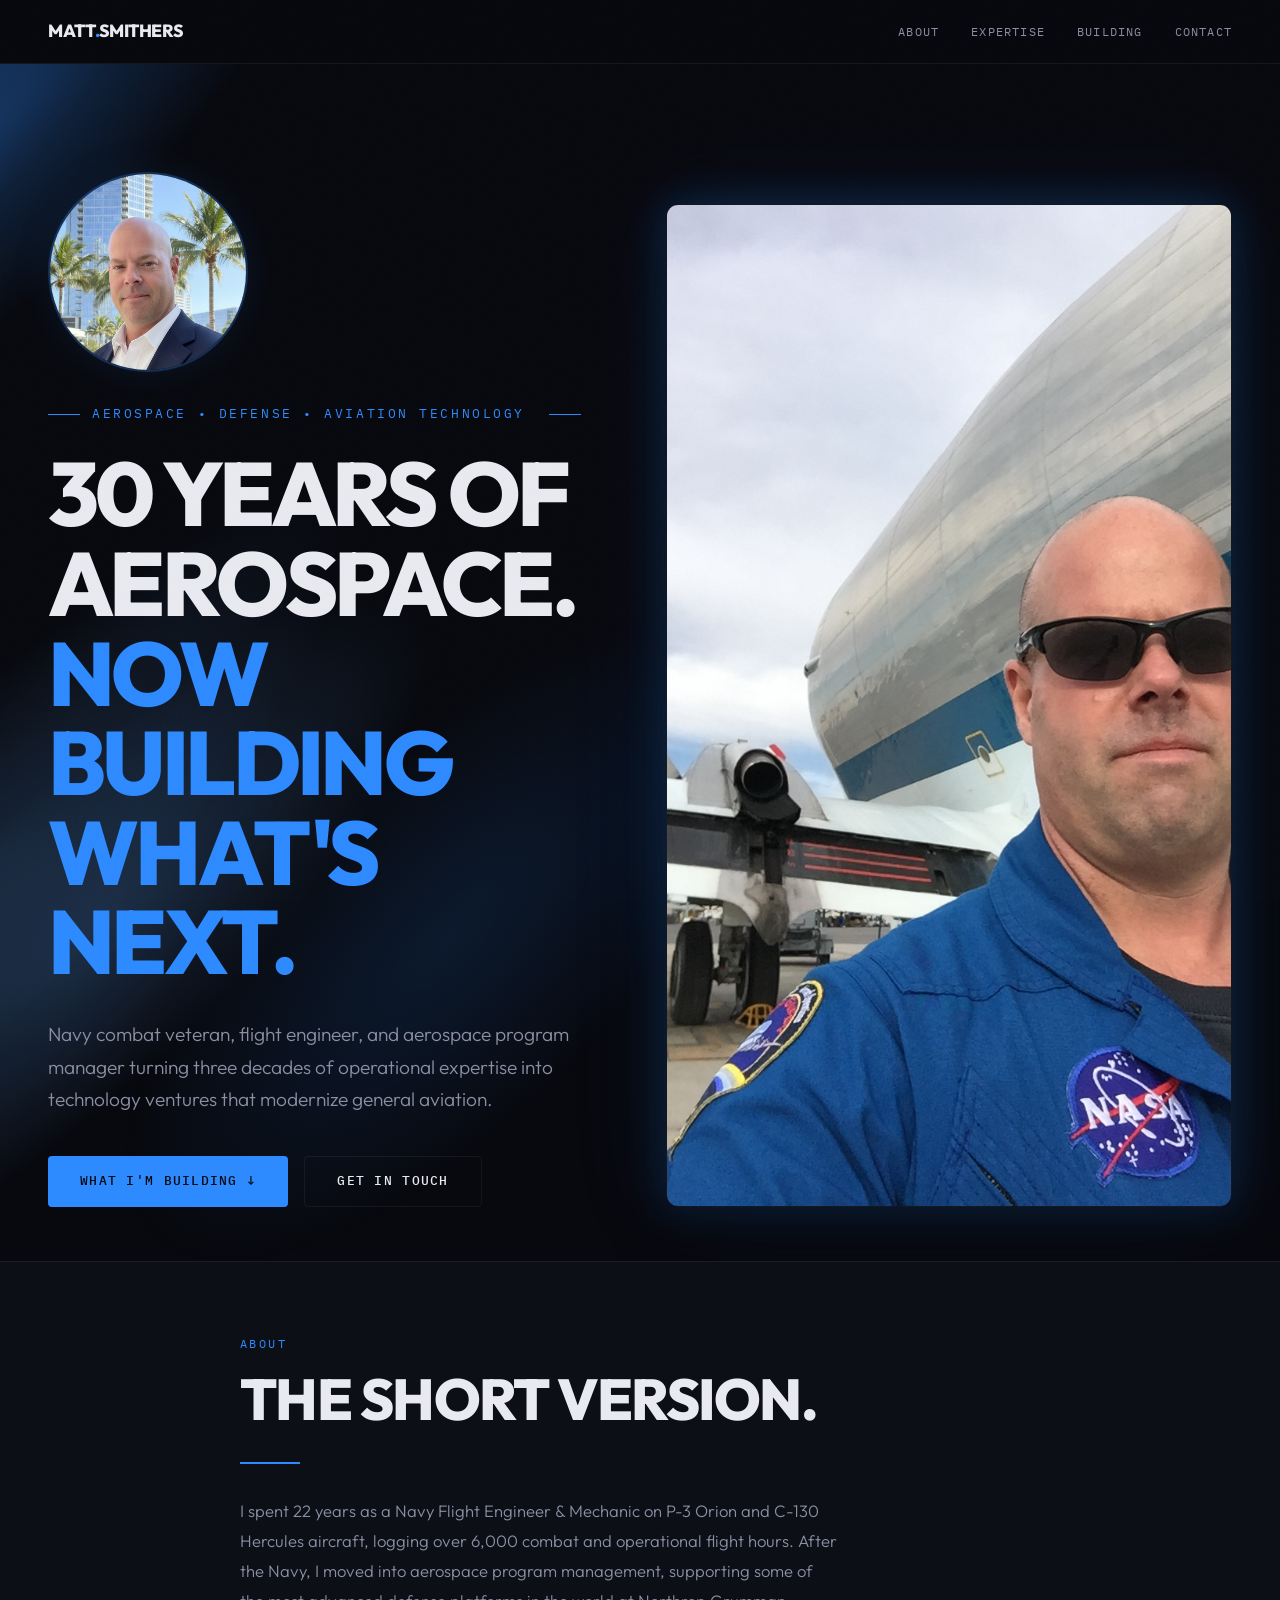
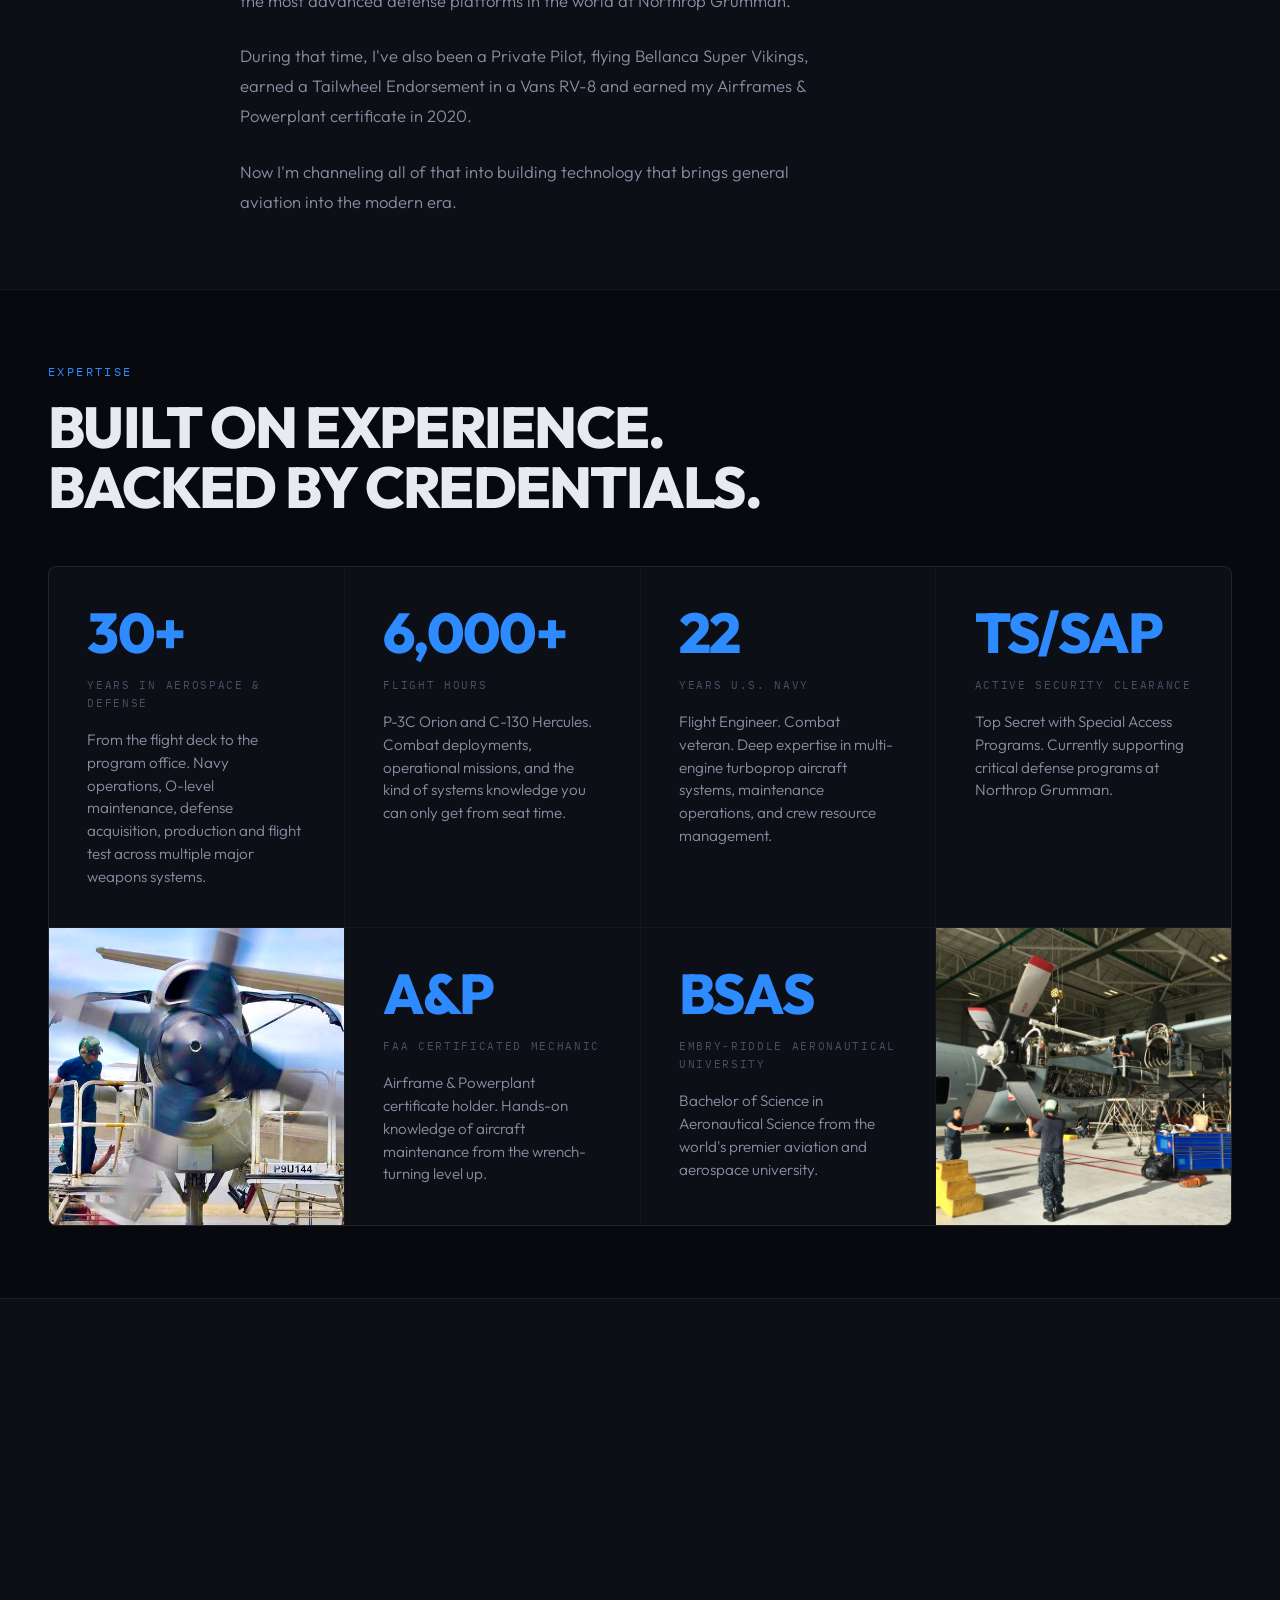
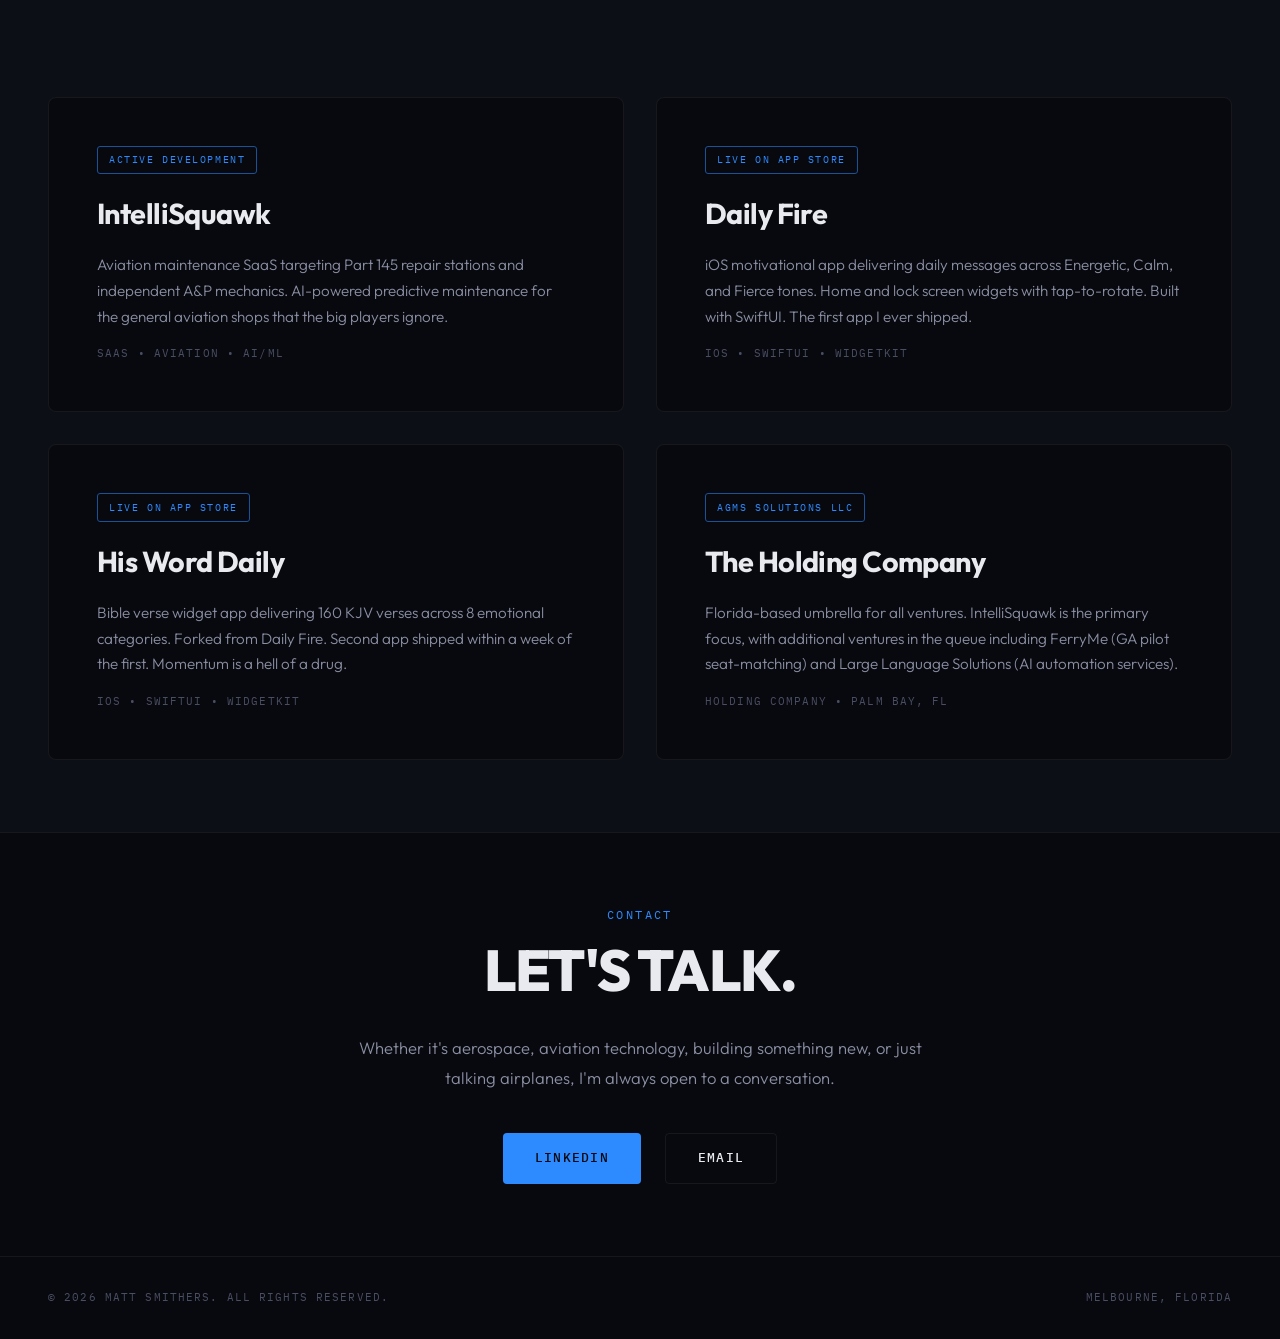
==== index.html @ c17efbff "Update aurora effect - diagonal sweep animation Aurora blobs now at 45° angle sweeping left-to-right" ====
<!DOCTYPE html>
<html lang="en">
<head>
    <meta charset="UTF-8">
    <meta name="viewport" content="width=device-width, initial-scale=1.0">
    <title>Matt Smithers | Aerospace Professional & Entrepreneur</title>
    <meta name="description" content="30 years of aerospace expertise. Navy veteran, flight engineer, program manager. Now building the future of aviation technology.">
    <link rel="icon" type="image/svg+xml" href="favicon.svg">
    <meta property="og:title" content="Matt Smithers | Aerospace Professional & Entrepreneur">
    <meta property="og:description" content="30 years of aerospace expertise. Navy veteran, flight engineer, program manager. Now building the future of aviation technology.">
    <meta property="og:image" content="images/headshot.jpeg">
    <meta property="og:type" content="website">
    <meta name="twitter:card" content="summary">
    <link rel="preconnect" href="https://fonts.googleapis.com">
    <link rel="preconnect" href="https://fonts.gstatic.com" crossorigin>
    <link href="https://fonts.googleapis.com/css2?family=Outfit:wght@300;400;500;600;700;800;900&family=IBM+Plex+Mono:wght@300;400;500&display=swap" rel="stylesheet">
    <style>
        :root {
            --bg-primary: #08090E;
            --bg-secondary: #0D0F17;
            --bg-tertiary: #111421;
            --bg-card: #141724;
            --text-primary: #E8EAF0;
            --text-secondary: #8B8FA3;
            --text-muted: #4A4E63;
            --accent: #2E8BFF;
            --accent-glow: rgba(46, 139, 255, 0.15);
            --accent-bright: #5DA8FF;
            --accent-dim: #1A5299;
            --border: rgba(255, 255, 255, 0.06);
            --border-hover: rgba(46, 139, 255, 0.3);
            --font-display: 'Outfit', sans-serif;
            --font-mono: 'IBM Plex Mono', monospace;
        }

        *, *::before, *::after { margin: 0; padding: 0; box-sizing: border-box; }

        html {
            scroll-behavior: smooth;
            -webkit-font-smoothing: antialiased;
            -moz-osx-font-smoothing: grayscale;
        }

        body {
            font-family: var(--font-display);
            background: var(--bg-primary);
            color: var(--text-primary);
            line-height: 1.6;
            overflow-x: hidden;
            opacity: 0;
            animation: bodyFadeIn 0.8s ease-out 0.2s forwards;
        }

        @keyframes bodyFadeIn {
            to { opacity: 1; }
        }

        /* ============================================
           SCROLL ANIMATIONS
           ============================================ */
        .reveal {
            opacity: 0;
            transform: translateY(40px);
            transition: opacity 0.8s cubic-bezier(0.16, 1, 0.3, 1),
                        transform 0.8s cubic-bezier(0.16, 1, 0.3, 1);
        }
        .reveal.visible {
            opacity: 1;
            transform: translateY(0);
        }
        .reveal-delay-1 { transition-delay: 0.1s; }
        .reveal-delay-2 { transition-delay: 0.2s; }
        .reveal-delay-3 { transition-delay: 0.3s; }
        .reveal-delay-4 { transition-delay: 0.4s; }
        .reveal-delay-5 { transition-delay: 0.5s; }

        .reveal-fade {
            opacity: 0;
            transition: opacity 1s ease;
        }
        .reveal-fade.visible { opacity: 1; }

        .reveal-left {
            opacity: 0;
            transform: translateX(-40px);
            transition: opacity 0.8s cubic-bezier(0.16, 1, 0.3, 1),
                        transform 0.8s cubic-bezier(0.16, 1, 0.3, 1);
        }
        .reveal-left.visible {
            opacity: 1;
            transform: translateX(0);
        }

        /* ============================================
           HEADER
           ============================================ */
        header {
            position: fixed;
            top: 0;
            left: 0;
            right: 0;
            z-index: 100;
            height: 64px;
            display: flex;
            align-items: center;
            justify-content: space-between;
            padding: 0 clamp(1.5rem, 4vw, 3rem);
            background: rgba(8, 9, 14, 0.85);
            backdrop-filter: blur(20px);
            -webkit-backdrop-filter: blur(20px);
            border-bottom: 1px solid var(--border);
            transition: all 0.3s ease;
        }

        .logo {
            font-family: var(--font-display);
            font-weight: 800;
            font-size: 1.1rem;
            letter-spacing: -0.02em;
            color: var(--text-primary);
            text-decoration: none;
        }
        .logo span { color: var(--accent); }

        nav {
            display: flex;
            align-items: center;
            gap: 2rem;
        }
        nav a {
            font-family: var(--font-mono);
            font-size: 0.75rem;
            font-weight: 400;
            letter-spacing: 0.1em;
            text-transform: uppercase;
            color: var(--text-secondary);
            text-decoration: none;
            transition: color 0.3s ease;
            position: relative;
        }
        nav a::after {
            content: '';
            position: absolute;
            bottom: -4px;
            left: 0;
            width: 0;
            height: 1px;
            background: var(--accent);
            transition: width 0.3s ease;
        }
        nav a:hover { color: var(--accent); }
        nav a:hover::after { width: 100%; }

        .hamburger {
            display: none;
            flex-direction: column;
            gap: 5px;
            cursor: pointer;
            padding: 4px;
        }
        .hamburger span {
            display: block;
            width: 24px;
            height: 1.5px;
            background: var(--text-primary);
            transition: all 0.3s ease;
        }

        /* ============================================
           MOBILE NAV
           ============================================ */
        .mobile-nav {
            display: none;
            position: fixed;
            inset: 0;
            top: 64px;
            background: var(--bg-primary);
            z-index: 99;
            flex-direction: column;
            justify-content: center;
            align-items: center;
            gap: 2rem;
        }
        .mobile-nav.open { display: flex; }
        .mobile-nav a {
            font-family: var(--font-display);
            font-size: 2.5rem;
            font-weight: 700;
            color: var(--text-primary);
            text-decoration: none;
            text-transform: uppercase;
            letter-spacing: -0.02em;
            transition: color 0.3s ease;
        }
        .mobile-nav a:hover { color: var(--accent); }

        /* ============================================
           HERO
           ============================================ */
        .hero {
            min-height: 100vh;
            display: grid;
            grid-template-columns: 1fr 1fr;
            align-items: center;
            padding: clamp(6rem, 12vh, 10rem) clamp(1.5rem, 4vw, 3rem) clamp(3rem, 6vh, 5rem);
            position: relative;
            gap: clamp(2rem, 4vw, 4rem);
        }

        .hero-text {
            display: flex;
            flex-direction: column;
            justify-content: center;
            position: relative;
            z-index: 1;
        }

        .hero-image {
            position: relative;
            z-index: 1;
            width: 100%;
            align-self: stretch;
            display: flex;
            align-items: flex-start;
            justify-content: center;
            padding-top: 2rem;
        }
        .hero-image img {
            width: 100%;
            height: 100%;
            object-fit: cover;
            object-position: center 20%;
            border-radius: 12px;
            border: 1px solid var(--border);
            box-shadow:
                0 20px 60px rgba(0, 0, 0, 0.4),
                0 0 40px rgba(46, 139, 255, 0.25),
                0 0 100px rgba(46, 139, 255, 0.12);
        }

        /* Aurora background */
        .aurora {
            position: absolute;
            inset: 0;
            pointer-events: none;
            z-index: 0;
            overflow: hidden;
        }
        .aurora::before,
        .aurora::after {
            content: '';
            position: absolute;
            width: 200%;
            height: 200%;
            top: -50%;
            left: -100%;
            transform: rotate(45deg);
            background:
                radial-gradient(ellipse 12% 40% at 30% 40%, rgba(46, 139, 255, 0.32) 0%, transparent 60%),
                radial-gradient(ellipse 10% 35% at 60% 55%, rgba(93, 168, 255, 0.24) 0%, transparent 55%),
                radial-gradient(ellipse 14% 30% at 45% 70%, rgba(26, 82, 153, 0.28) 0%, transparent 60%);
            animation: auroraSweep1 16s linear infinite;
        }
        .aurora::after {
            background:
                radial-gradient(ellipse 11% 38% at 35% 35%, rgba(46, 139, 255, 0.28) 0%, transparent 55%),
                radial-gradient(ellipse 9% 42% at 55% 60%, rgba(93, 168, 255, 0.2) 0%, transparent 60%),
                radial-gradient(ellipse 13% 32% at 70% 45%, rgba(26, 82, 153, 0.24) 0%, transparent 55%);
            animation: auroraSweep2 22s linear infinite;
            animation-delay: -8s;
        }

        @keyframes auroraSweep1 {
            0%   { left: -100%; }
            100% { left: 100%; }
        }
        @keyframes auroraSweep2 {
            0%   { left: -100%; }
            100% { left: 100%; }
        }

        /* Hero headshot - top left */
        .hero-headshot {
            width: 200px;
            height: 200px;
            border-radius: 50%;
            overflow: hidden;
            border: 2px solid rgba(46, 139, 255, 0.3);
            margin-bottom: 2rem;
            flex-shrink: 0;
            box-shadow: 0 0 40px rgba(46, 139, 255, 0.1);
        }
        .hero-headshot img {
            width: 100%;
            height: 100%;
            object-fit: cover;
            object-position: 55% 25%;
        }

        .hero-eyebrow {
            font-family: var(--font-mono);
            font-size: 0.8rem;
            font-weight: 400;
            letter-spacing: 0.2em;
            text-transform: uppercase;
            color: var(--accent);
            margin-bottom: 1.5rem;
            display: flex;
            align-items: center;
            gap: 0.75rem;
        }
        .hero-eyebrow::before {
            content: '';
            width: 32px;
            height: 1px;
            background: var(--accent);
        }

        .hero h1 {
            font-family: var(--font-display);
            font-size: clamp(2.8rem, 7vw, 6.5rem);
            font-weight: 800;
            line-height: 1.0;
            letter-spacing: -0.04em;
            text-transform: uppercase;
            max-width: 1000px;
            margin-bottom: 2rem;
        }
        .hero h1 .accent { color: var(--accent); }

        .hero-sub {
            font-size: clamp(1rem, 1.5vw, 1.25rem);
            color: var(--text-secondary);
            max-width: 550px;
            line-height: 1.7;
            font-weight: 300;
        }

        .hero-cta {
            margin-top: 2.5rem;
            display: flex;
            gap: 1rem;
            flex-wrap: wrap;
        }

        .btn-primary {
            display: inline-flex;
            align-items: center;
            gap: 0.5rem;
            font-family: var(--font-mono);
            font-size: 0.8rem;
            font-weight: 500;
            letter-spacing: 0.1em;
            text-transform: uppercase;
            color: var(--bg-primary);
            background: var(--accent);
            padding: 0.9rem 2rem;
            border: none;
            border-radius: 4px;
            text-decoration: none;
            cursor: pointer;
            transition: all 0.3s ease;
        }
        .btn-primary:hover {
            background: var(--accent-bright);
            transform: translateY(-2px);
            box-shadow: 0 8px 30px rgba(46, 139, 255, 0.3);
        }

        .btn-secondary {
            display: inline-flex;
            align-items: center;
            gap: 0.5rem;
            font-family: var(--font-mono);
            font-size: 0.8rem;
            font-weight: 500;
            letter-spacing: 0.1em;
            text-transform: uppercase;
            color: var(--text-primary);
            background: transparent;
            padding: 0.9rem 2rem;
            border: 1px solid var(--border);
            border-radius: 4px;
            text-decoration: none;
            cursor: pointer;
            transition: all 0.3s ease;
        }
        .btn-secondary:hover {
            border-color: var(--accent);
            color: var(--accent);
        }

        /* ============================================
           SECTION STYLES
           ============================================ */
        section {
            padding: clamp(4rem, 8vh, 8rem) clamp(1.5rem, 4vw, 3rem);
        }

        .section-border-top {
            border-top: 1px solid var(--border);
        }

        .eyebrow {
            font-family: var(--font-mono);
            font-size: 0.75rem;
            font-weight: 400;
            letter-spacing: 0.2em;
            text-transform: uppercase;
            color: var(--accent);
            margin-bottom: 1rem;
        }

        .section-heading {
            font-family: var(--font-display);
            font-size: clamp(2rem, 4.5vw, 4rem);
            font-weight: 800;
            letter-spacing: -0.03em;
            text-transform: uppercase;
            line-height: 1.05;
            margin-bottom: 2rem;
        }

        .section-body {
            font-size: clamp(1rem, 1.3vw, 1.15rem);
            color: var(--text-secondary);
            max-width: 600px;
            line-height: 1.8;
            font-weight: 300;
        }

        /* ============================================
           ABOUT SECTION
           ============================================ */
        .about {
            background: var(--bg-secondary);
        }
        .about-content {
            max-width: 800px;
            margin: 0 auto;
        }

        /* ============================================
           EXPERTISE / CREDENTIALS
           ============================================ */
        .expertise {
            background: var(--bg-primary);
        }
        .credentials-grid {
            display: grid;
            grid-template-columns: repeat(4, 1fr);
            gap: 1px;
            background: var(--border);
            border: 1px solid var(--border);
            border-radius: 8px;
            overflow: hidden;
            max-width: 1300px;
            margin: 3rem auto 0;
        }
        .credential-image {
            background: var(--bg-secondary);
            padding: 0;
            overflow: hidden;
        }
        .credential-image img {
            width: 100%;
            height: 100%;
            object-fit: cover;
            display: block;
        }
        .credential-card {
            background: var(--bg-secondary);
            padding: clamp(1.5rem, 3vw, 2.5rem);
            display: flex;
            flex-direction: column;
            gap: 1rem;
            transition: background 0.4s ease;
        }
        .credential-card:hover {
            background: var(--bg-tertiary);
        }
        .credential-number {
            font-family: var(--font-display);
            font-size: clamp(2.5rem, 5vw, 3.5rem);
            font-weight: 800;
            color: var(--accent);
            letter-spacing: -0.03em;
            line-height: 1;
        }
        .credential-label {
            font-family: var(--font-mono);
            font-size: 0.7rem;
            letter-spacing: 0.15em;
            text-transform: uppercase;
            color: var(--text-muted);
        }
        .credential-detail {
            font-size: 0.95rem;
            color: var(--text-secondary);
            line-height: 1.5;
            font-weight: 300;
        }

        /* ============================================
           WHAT I'M BUILDING
           ============================================ */
        .building {
            background: var(--bg-secondary);
        }
        .ventures-grid {
            display: grid;
            grid-template-columns: 1fr 1fr;
            gap: clamp(1.5rem, 3vw, 2rem);
            max-width: 1300px;
            margin: 3rem auto 0;
        }
        .venture-card {
            background: var(--bg-primary);
            border: 1px solid var(--border);
            border-radius: 8px;
            padding: clamp(2rem, 4vw, 3rem);
            display: flex;
            flex-direction: column;
            gap: 1rem;
            transition: all 0.4s ease;
            position: relative;
            overflow: hidden;
        }
        .venture-card::before {
            content: '';
            position: absolute;
            top: 0;
            left: 0;
            right: 0;
            height: 2px;
            background: linear-gradient(90deg, var(--accent), transparent);
            opacity: 0;
            transition: opacity 0.4s ease;
        }
        .venture-card:hover {
            border-color: var(--border-hover);
            transform: translateY(-4px);
        }
        .venture-card:hover::before { opacity: 1; }

        .venture-status {
            font-family: var(--font-mono);
            font-size: 0.65rem;
            letter-spacing: 0.15em;
            text-transform: uppercase;
            color: var(--accent);
            padding: 0.3rem 0.7rem;
            border: 1px solid var(--accent-dim);
            border-radius: 3px;
            display: inline-block;
            width: fit-content;
        }
        .venture-name {
            font-family: var(--font-display);
            font-size: clamp(1.4rem, 2.5vw, 1.8rem);
            font-weight: 700;
            letter-spacing: -0.02em;
        }
        .venture-desc {
            font-size: 0.95rem;
            color: var(--text-secondary);
            line-height: 1.7;
            font-weight: 300;
        }
        .venture-tag {
            font-family: var(--font-mono);
            font-size: 0.7rem;
            color: var(--text-muted);
            letter-spacing: 0.1em;
            text-transform: uppercase;
            margin-top: auto;
        }

        /* ============================================
           CONTACT
           ============================================ */
        .contact {
            background: var(--bg-primary);
            text-align: center;
        }
        .contact .section-body {
            margin: 0 auto 2.5rem;
            text-align: center;
        }
        .contact-links {
            display: flex;
            justify-content: center;
            gap: 1.5rem;
            flex-wrap: wrap;
        }

        /* ============================================
           FOOTER
           ============================================ */
        footer {
            padding: 2rem clamp(1.5rem, 4vw, 3rem);
            border-top: 1px solid var(--border);
            display: flex;
            justify-content: space-between;
            align-items: center;
            flex-wrap: wrap;
            gap: 1rem;
        }
        footer p {
            font-family: var(--font-mono);
            font-size: 0.7rem;
            color: var(--text-muted);
            letter-spacing: 0.1em;
            text-transform: uppercase;
        }

        /* ============================================
           HORIZONTAL RULE ACCENT
           ============================================ */
        .accent-line {
            width: 60px;
            height: 2px;
            background: var(--accent);
            margin: 2rem 0;
        }

        /* ============================================
           BACKGROUND GRID PATTERN
           ============================================ */
        .grid-bg {
            position: fixed;
            inset: 0;
            pointer-events: none;
            z-index: 0;
            opacity: 0.03;
            background-image:
                linear-gradient(rgba(255,255,255,0.05) 1px, transparent 1px),
                linear-gradient(90deg, rgba(255,255,255,0.05) 1px, transparent 1px);
            background-size: 80px 80px;
        }

        section, header, footer { position: relative; z-index: 1; }

        /* ============================================
           RESPONSIVE
           ============================================ */
        @media (max-width: 900px) {
            nav { display: none; }
            .hamburger { display: flex; }
            .hero { grid-template-columns: 1fr; }
            .hero-image { max-height: 350px; }
            .hero-image img { max-height: 350px; }
            .ventures-grid { grid-template-columns: 1fr; }
        }

        @media (max-width: 600px) {
            .hero h1 { font-size: 2.4rem; }
            .hero-headshot {
                width: 140px;
                height: 140px;
            }
            .credentials-grid { grid-template-columns: 1fr; }
            .credentials-grid .credential-card:nth-child(5),
            .credentials-grid .credential-card:nth-child(6) {
                grid-column: auto;
            }
        }

        /* ============================================
           NOISE TEXTURE OVERLAY
           ============================================ */
        body::after {
            content: '';
            position: fixed;
            inset: 0;
            pointer-events: none;
            z-index: 9999;
            opacity: 0.015;
            background-image: url("data:image/svg+xml,%3Csvg viewBox='0 0 256 256' xmlns='http://www.w3.org/2000/svg'%3E%3Cfilter id='n'%3E%3CfeTurbulence type='fractalNoise' baseFrequency='0.9' numOctaves='4' stitchTiles='stitch'/%3E%3C/filter%3E%3Crect width='100%25' height='100%25' filter='url(%23n)'/%3E%3C/svg%3E");
            background-repeat: repeat;
            background-size: 128px 128px;
        }

        /* ============================================
           SELECTION STYLING
           ============================================ */
        ::selection {
            background: var(--accent);
            color: var(--bg-primary);
        }
    </style>
</head>
<body>

<div class="grid-bg"></div>

<!-- ============================================
     HEADER
     ============================================ -->
<header>
    <a href="#" class="logo">MATT<span>.</span>SMITHERS</a>
    <nav>
        <a href="#about">About</a>
        <a href="#expertise">Expertise</a>
        <a href="#building">Building</a>
        <a href="#contact">Contact</a>
    </nav>
    <div class="hamburger" onclick="document.querySelector('.mobile-nav').classList.toggle('open')">
        <span></span>
        <span></span>
        <span></span>
    </div>
</header>

<div class="mobile-nav">
    <a href="#about" onclick="document.querySelector('.mobile-nav').classList.remove('open')">About</a>
    <a href="#expertise" onclick="document.querySelector('.mobile-nav').classList.remove('open')">Expertise</a>
    <a href="#building" onclick="document.querySelector('.mobile-nav').classList.remove('open')">Building</a>
    <a href="#contact" onclick="document.querySelector('.mobile-nav').classList.remove('open')">Contact</a>
</div>

<!-- ============================================
     HERO
     ============================================ -->
<section class="hero">
    <div class="aurora"></div>
    <div class="hero-text">
        <div class="hero-headshot reveal">
            <img src="images/headshot.jpeg" alt="Matt Smithers">
        </div>
        <div class="hero-eyebrow reveal reveal-delay-1">Aerospace &bull; Defense &bull; Aviation Technology <span style="display:inline-block; width:32px; height:1px; background:var(--accent); vertical-align:middle; margin-left:0.75rem;"></span></div>
        <h1 class="reveal reveal-delay-2">
            30 Years of Aerospace.<br>
            <span class="accent">Now Building What's Next.</span>
        </h1>
        <p class="hero-sub reveal reveal-delay-3">
            Navy combat veteran, flight engineer, and aerospace program manager
            turning three decades of operational expertise into technology ventures
            that modernize general aviation.
        </p>
        <div class="hero-cta reveal reveal-delay-4">
            <a href="#building" class="btn-primary">What I'm Building &darr;</a>
            <a href="#contact" class="btn-secondary">Get In Touch</a>
        </div>
    </div>
    <div class="hero-image reveal-fade">
        <img src="images/guppypose.jpeg" alt="Matt Smithers - Aviation Professional">
    </div>
</section>

<!-- ============================================
     ABOUT
     ============================================ -->
<section id="about" class="about section-border-top">
    <div class="about-content">
        <div class="eyebrow reveal">About</div>
        <h2 class="section-heading reveal reveal-delay-1">The short version.</h2>
        <div class="accent-line reveal reveal-delay-2"></div>
        <p class="section-body reveal reveal-delay-2">
            I spent 22 years as a Navy Flight Engineer &amp; Mechanic on P-3 Orion and C-130 Hercules aircraft,
            logging over 6,000 combat and operational flight hours. After the Navy, I moved into
            aerospace program management, supporting some of the most advanced defense platforms
            in the world at Northrop Grumman.
        </p>
        <br>
        <p class="section-body reveal reveal-delay-3">
            During that time, I've also been a Private Pilot, flying Bellanca Super Vikings, earned a Tailwheel Endorsement in a Vans RV-8 and earned my Airframes &amp; Powerplant certificate in 2020.
        </p>
        <br>
        <p class="section-body reveal reveal-delay-4">
            Now I'm channeling all of that into building technology that brings
            general aviation into the modern era.
        </p>
    </div>
</section>

<!-- ============================================
     EXPERTISE
     ============================================ -->
<section id="expertise" class="expertise section-border-top">
    <div style="max-width: 1300px; margin: 0 auto;">
        <div class="eyebrow reveal">Expertise</div>
        <h2 class="section-heading reveal reveal-delay-1">Built on experience.<br>Backed by credentials.</h2>
    </div>
    <div class="credentials-grid">
        <div class="credential-card reveal">
            <div class="credential-number">30+</div>
            <div class="credential-label">Years in Aerospace &amp; Defense</div>
            <div class="credential-detail">
                From the flight deck to the program office. Navy operations, O-level maintenance, defense acquisition, production and flight test across multiple major weapons systems.
            </div>
        </div>
        <div class="credential-card reveal reveal-delay-1">
            <div class="credential-number">6,000+</div>
            <div class="credential-label">Flight Hours</div>
            <div class="credential-detail">
                P-3C Orion and C-130 Hercules. Combat deployments, operational missions,
                and the kind of systems knowledge you can only get from seat time.
            </div>
        </div>
        <div class="credential-card reveal reveal-delay-2">
            <div class="credential-number">22</div>
            <div class="credential-label">Years U.S. Navy</div>
            <div class="credential-detail">
                Flight Engineer. Combat veteran. Deep expertise in multi-engine turboprop
                aircraft systems, maintenance operations, and crew resource management.
            </div>
        </div>
        <div class="credential-card reveal reveal-delay-3">
            <div class="credential-number">TS/SAP</div>
            <div class="credential-label">Active Security Clearance</div>
            <div class="credential-detail">
                Top Secret with Special Access Programs. Currently supporting critical
                defense programs at Northrop Grumman.
            </div>
        </div>
        <div class="credential-image reveal reveal-delay-4">
            <img src="images/manonstand.jpeg" alt="Matt Smithers on aircraft stand">
        </div>
        <div class="credential-card reveal reveal-delay-4">
            <div class="credential-number">A&P</div>
            <div class="credential-label">FAA Certificated Mechanic</div>
            <div class="credential-detail">
                Airframe & Powerplant certificate holder. Hands-on knowledge of aircraft
                maintenance from the wrench-turning level up.
            </div>
        </div>
        <div class="credential-card reveal reveal-delay-5">
            <div class="credential-number">BSAS</div>
            <div class="credential-label">Embry-Riddle Aeronautical University</div>
            <div class="credential-detail">
                Bachelor of Science in Aeronautical Science from the world's premier
                aviation and aerospace university.
            </div>
        </div>
        <div class="credential-image reveal reveal-delay-5">
            <img src="images/qec.jpeg" alt="Quality Engineering Council">
        </div>
    </div>
</section>

<!-- ============================================
     WHAT I'M BUILDING
     ============================================ -->
<section id="building" class="building section-border-top">
    <div style="max-width: 1300px; margin: 0 auto;">
        <div class="eyebrow reveal">What I'm Building</div>
        <h2 class="section-heading reveal reveal-delay-1">Turning domain expertise<br>into technology.</h2>
        <p class="section-body reveal reveal-delay-2" style="margin-bottom: 0;">
            Combining 30 years of aviation experience and maintenance discipline with emerging technologies to modernize General Aviation and Part 145 Repair and Overhaul facilities.
        </p>
    </div>
    <div class="ventures-grid">
        <div class="venture-card reveal">
            <div class="venture-status">Active Development</div>
            <div class="venture-name">IntelliSquawk</div>
            <div class="venture-desc">
                Aviation maintenance SaaS targeting Part 145 repair stations and independent
                A&P mechanics. AI-powered predictive maintenance for the general aviation shops
                that the big players ignore.
            </div>
            <div class="venture-tag">SaaS &bull; Aviation &bull; AI/ML</div>
        </div>
        <div class="venture-card reveal reveal-delay-1">
            <div class="venture-status">Live on App Store</div>
            <div class="venture-name">Daily Fire</div>
            <div class="venture-desc">
                iOS motivational app delivering daily messages across Energetic, Calm, and Fierce
                tones. Home and lock screen widgets with tap-to-rotate. Built with SwiftUI.
                The first app I ever shipped.
            </div>
            <div class="venture-tag">iOS &bull; SwiftUI &bull; WidgetKit</div>
        </div>
        <div class="venture-card reveal reveal-delay-2">
            <div class="venture-status">Live on App Store</div>
            <div class="venture-name">His Word Daily</div>
            <div class="venture-desc">
                Bible verse widget app delivering 160 KJV verses across 8 emotional categories.
                Forked from Daily Fire. Second app shipped within a week of the first.
                Momentum is a hell of a drug.
            </div>
            <div class="venture-tag">iOS &bull; SwiftUI &bull; WidgetKit</div>
        </div>
        <div class="venture-card reveal reveal-delay-3">
            <div class="venture-status">AGMS Solutions LLC</div>
            <div class="venture-name">The Holding Company</div>
            <div class="venture-desc">
                Florida-based umbrella for all ventures. IntelliSquawk is the primary focus,
                with additional ventures in the queue including FerryMe (GA pilot seat-matching)
                and Large Language Solutions (AI automation services).
            </div>
            <div class="venture-tag">Holding Company &bull; Palm Bay, FL</div>
        </div>
    </div>
</section>

<!-- ============================================
     CONTACT
     ============================================ -->
<section id="contact" class="contact section-border-top">
    <div class="eyebrow reveal">Contact</div>
    <h2 class="section-heading reveal reveal-delay-1">Let's talk.</h2>
    <p class="section-body reveal reveal-delay-2">
        Whether it's aerospace, aviation technology, building something new, or just talking airplanes,
        I'm always open to a conversation.
    </p>
    <div class="contact-links reveal reveal-delay-3">
        <a href="https://www.linkedin.com/in/matt-smithers-aviation-professional" target="_blank" class="btn-primary">LinkedIn</a>
        <a href="mailto:matt.smithers@me.com" class="btn-secondary">Email</a>
    </div>
</section>

<!-- ============================================
     FOOTER
     ============================================ -->
<footer>
    <p>&copy; 2026 Matt Smithers. All rights reserved.</p>
    <p>Melbourne, Florida</p>
</footer>

<!-- ============================================
     SCROLL ANIMATION JS
     ============================================ -->
<script>
    // Intersection Observer for scroll-triggered animations
    const observer = new IntersectionObserver((entries) => {
        entries.forEach(entry => {
            if (entry.isIntersecting) {
                entry.target.classList.add('visible');
            }
        });
    }, {
        threshold: 0.1,
        rootMargin: '0px 0px -50px 0px'
    });

    // Observe all animated elements
    document.querySelectorAll('.reveal, .reveal-fade, .reveal-left').forEach(el => {
        observer.observe(el);
    });

    // Header scroll effect
    let lastScroll = 0;
    window.addEventListener('scroll', () => {
        const header = document.querySelector('header');
        const currentScroll = window.pageYOffset;
        if (currentScroll > 100) {
            header.style.borderBottomColor = 'rgba(46, 139, 255, 0.1)';
        } else {
            header.style.borderBottomColor = 'rgba(255, 255, 255, 0.06)';
        }
        lastScroll = currentScroll;
    });

    // Smooth scroll for anchor links
    document.querySelectorAll('a[href^="#"]').forEach(anchor => {
        anchor.addEventListener('click', function(e) {
            e.preventDefault();
            const target = document.querySelector(this.getAttribute('href'));
            if (target) {
                target.scrollIntoView({ behavior: 'smooth', block: 'start' });
            }
        });
    });
</script>

</body>
</html>
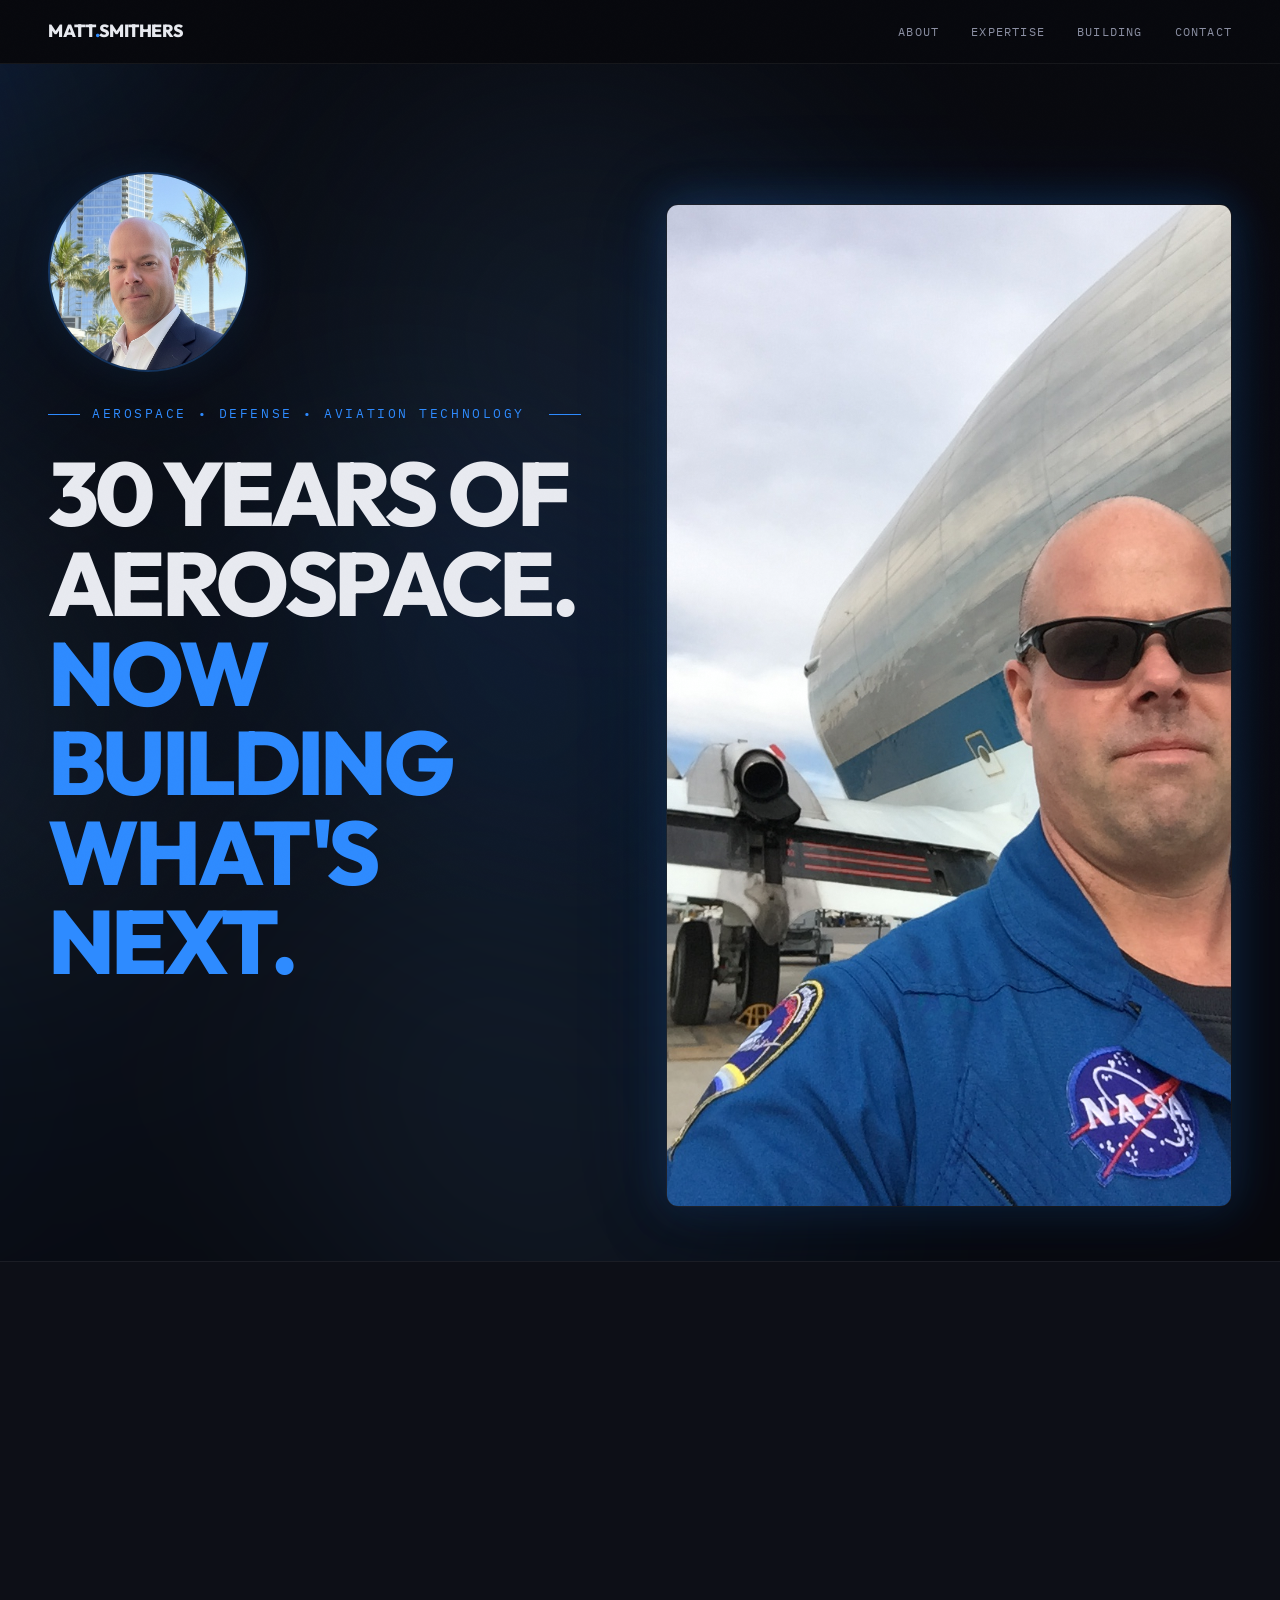
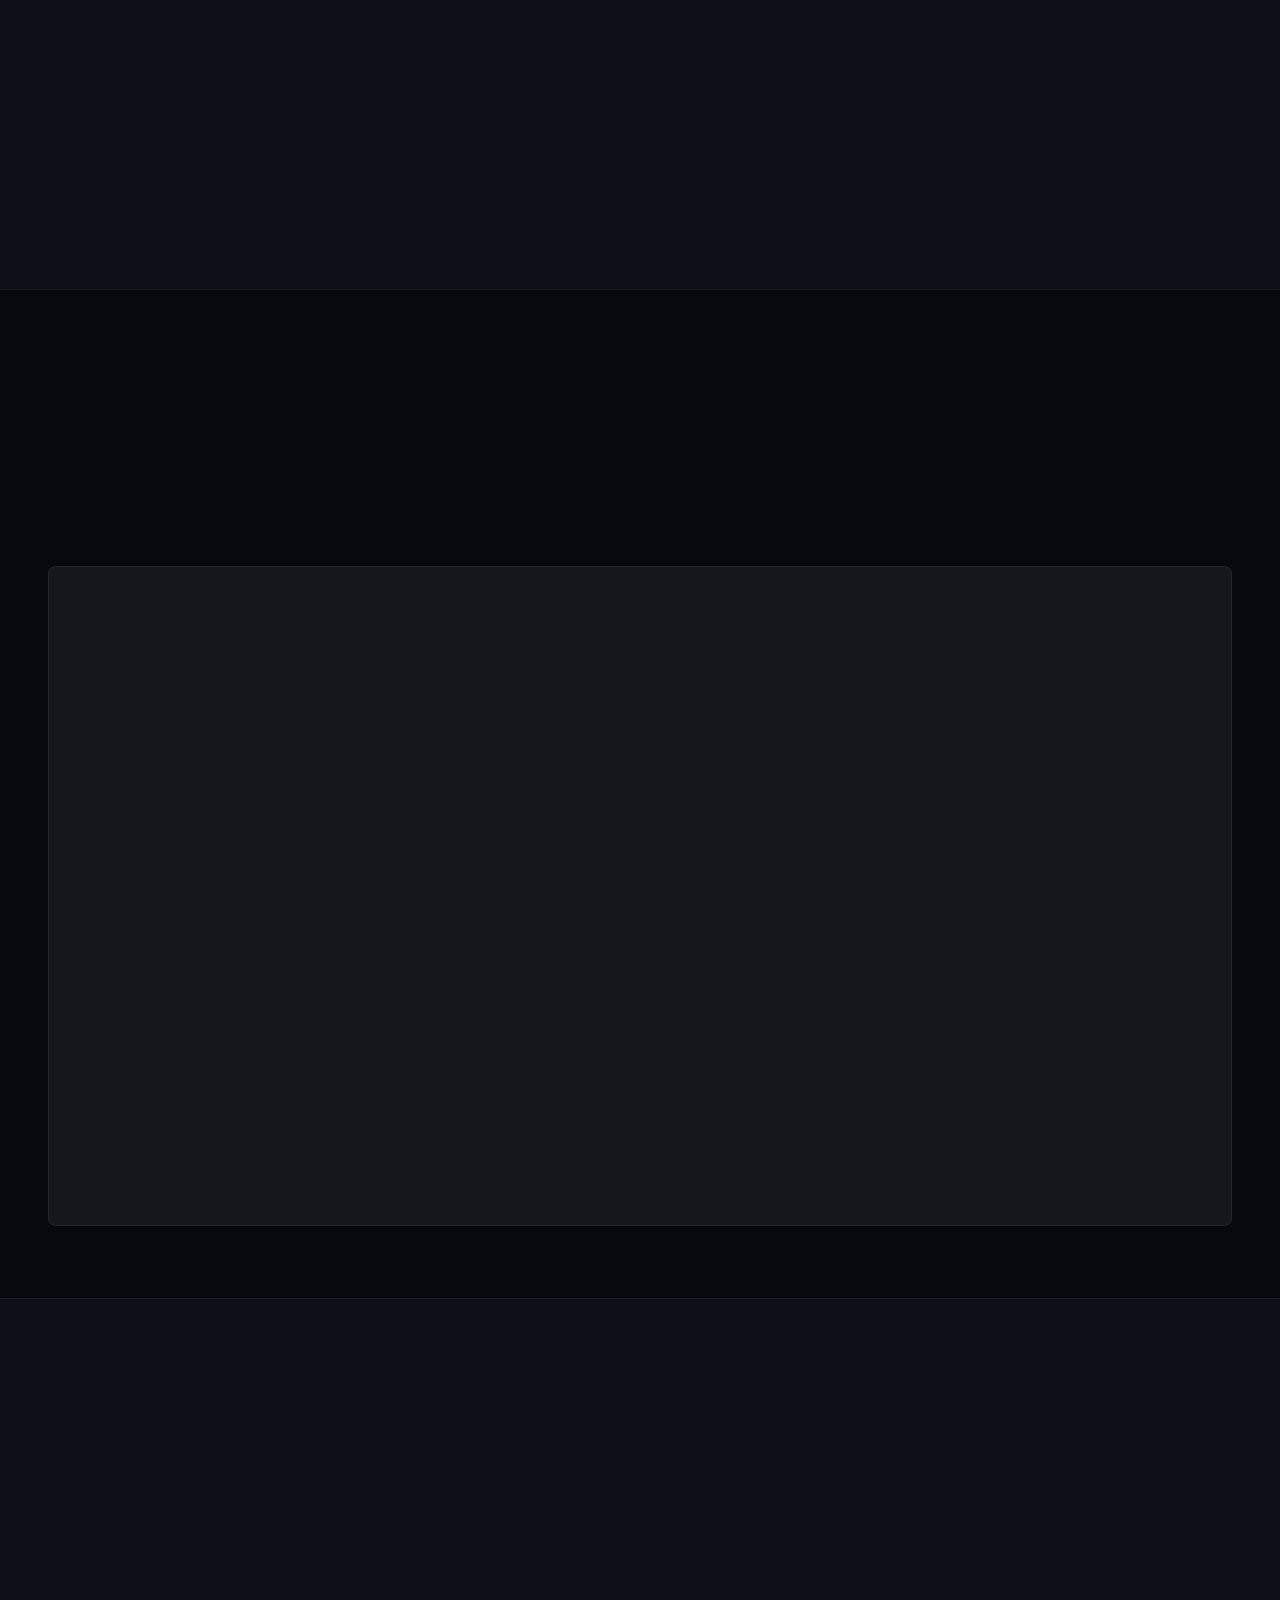
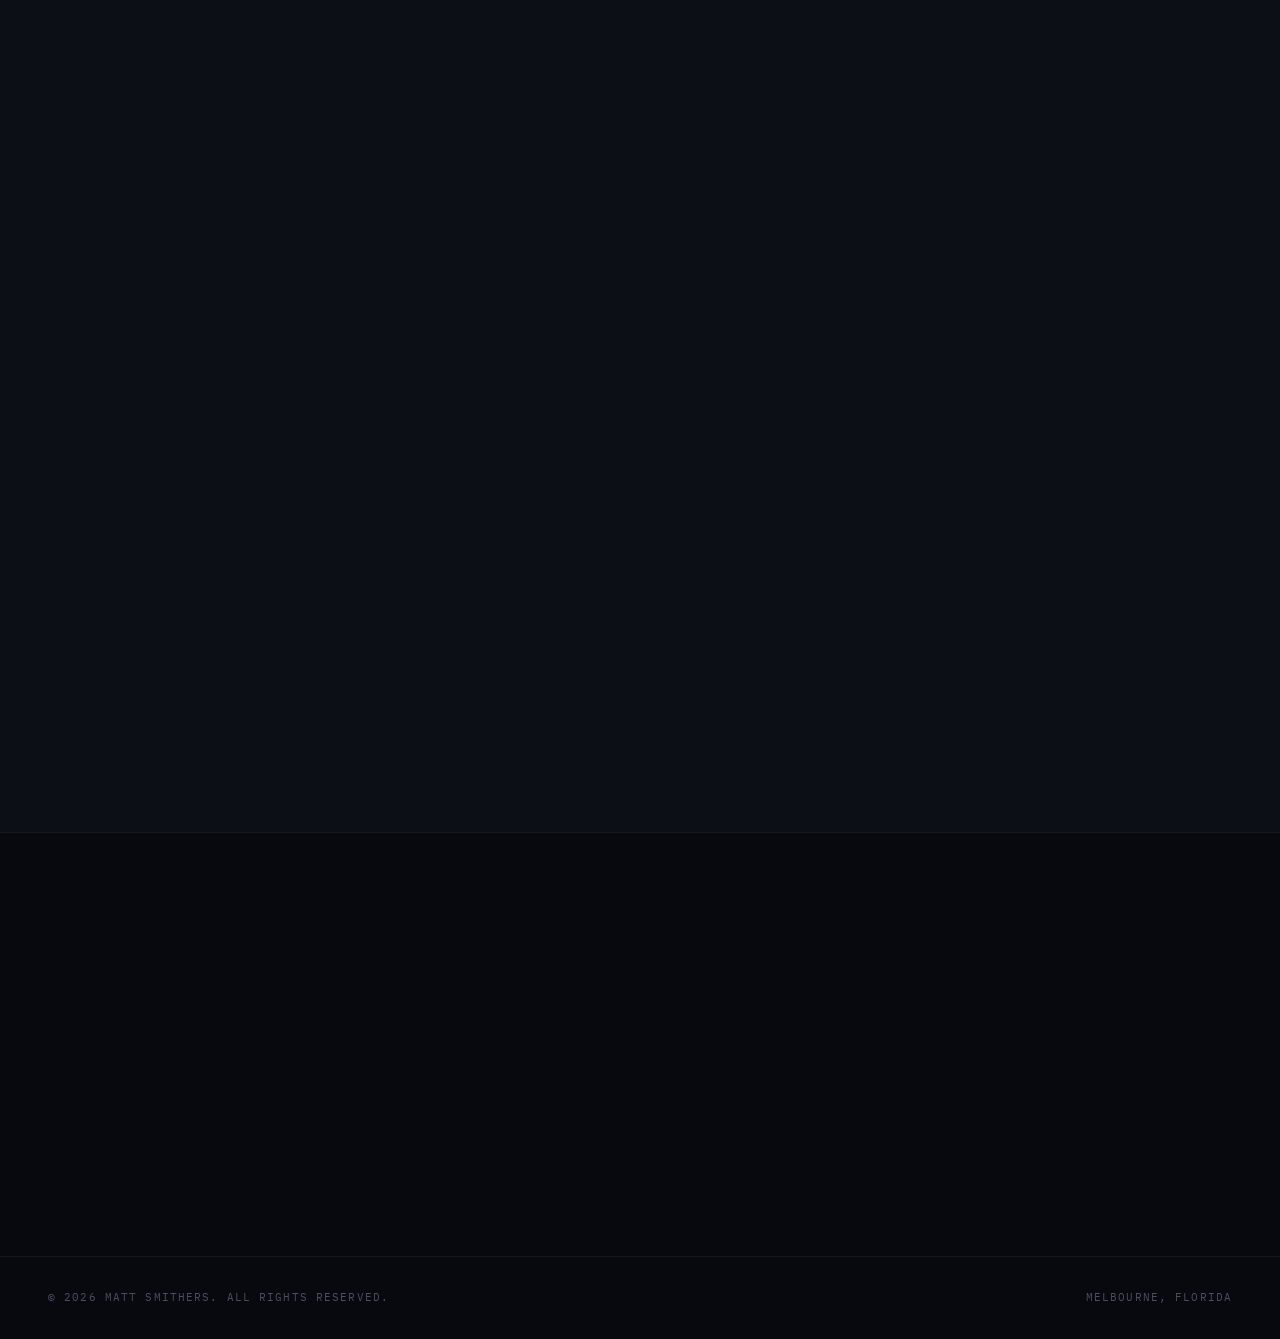
==== commit fd461b32: "Aurora effect - wider S-curve sweep with softer edges Wider blobs with extra blur (100-120px), S-sha" ====
--- a/index.html
+++ b/index.html
@@ -250,33 +250,43 @@
         .aurora::after {
             content: '';
             position: absolute;
-            width: 200%;
-            height: 200%;
-            top: -50%;
-            left: -100%;
+            width: 250%;
+            height: 250%;
+            top: -75%;
+            left: -120%;
             transform: rotate(45deg);
+            filter: blur(100px);
             background:
-                radial-gradient(ellipse 12% 40% at 30% 40%, rgba(46, 139, 255, 0.32) 0%, transparent 60%),
-                radial-gradient(ellipse 10% 35% at 60% 55%, rgba(93, 168, 255, 0.24) 0%, transparent 55%),
-                radial-gradient(ellipse 14% 30% at 45% 70%, rgba(26, 82, 153, 0.28) 0%, transparent 60%);
-            animation: auroraSweep1 16s linear infinite;
+                radial-gradient(ellipse 25% 18% at 25% 35%, rgba(46, 139, 255, 0.25) 0%, transparent 70%),
+                radial-gradient(ellipse 22% 15% at 45% 55%, rgba(93, 168, 255, 0.18) 0%, transparent 70%),
+                radial-gradient(ellipse 28% 16% at 35% 75%, rgba(26, 82, 153, 0.22) 0%, transparent 70%),
+                radial-gradient(ellipse 20% 14% at 60% 40%, rgba(46, 139, 255, 0.16) 0%, transparent 70%);
+            animation: auroraSweep1 18s linear infinite;
         }
         .aurora::after {
+            filter: blur(120px);
             background:
-                radial-gradient(ellipse 11% 38% at 35% 35%, rgba(46, 139, 255, 0.28) 0%, transparent 55%),
-                radial-gradient(ellipse 9% 42% at 55% 60%, rgba(93, 168, 255, 0.2) 0%, transparent 60%),
-                radial-gradient(ellipse 13% 32% at 70% 45%, rgba(26, 82, 153, 0.24) 0%, transparent 55%);
-            animation: auroraSweep2 22s linear infinite;
-            animation-delay: -8s;
+                radial-gradient(ellipse 24% 16% at 30% 45%, rgba(46, 139, 255, 0.22) 0%, transparent 70%),
+                radial-gradient(ellipse 20% 18% at 55% 30%, rgba(93, 168, 255, 0.15) 0%, transparent 70%),
+                radial-gradient(ellipse 26% 14% at 50% 65%, rgba(26, 82, 153, 0.2) 0%, transparent 70%),
+                radial-gradient(ellipse 22% 17% at 70% 50%, rgba(93, 168, 255, 0.14) 0%, transparent 70%);
+            animation: auroraSweep2 24s linear infinite;
+            animation-delay: -10s;
         }
 
         @keyframes auroraSweep1 {
-            0%   { left: -100%; }
-            100% { left: 100%; }
+            0%   { left: -120%; top: -75%; }
+            25%  { top: -65%; }
+            50%  { top: -80%; }
+            75%  { top: -68%; }
+            100% { left: 100%; top: -75%; }
         }
         @keyframes auroraSweep2 {
-            0%   { left: -100%; }
-            100% { left: 100%; }
+            0%   { left: -120%; top: -70%; }
+            25%  { top: -82%; }
+            50%  { top: -65%; }
+            75%  { top: -78%; }
+            100% { left: 100%; top: -70%; }
         }
 
         /* Hero headshot - top left */
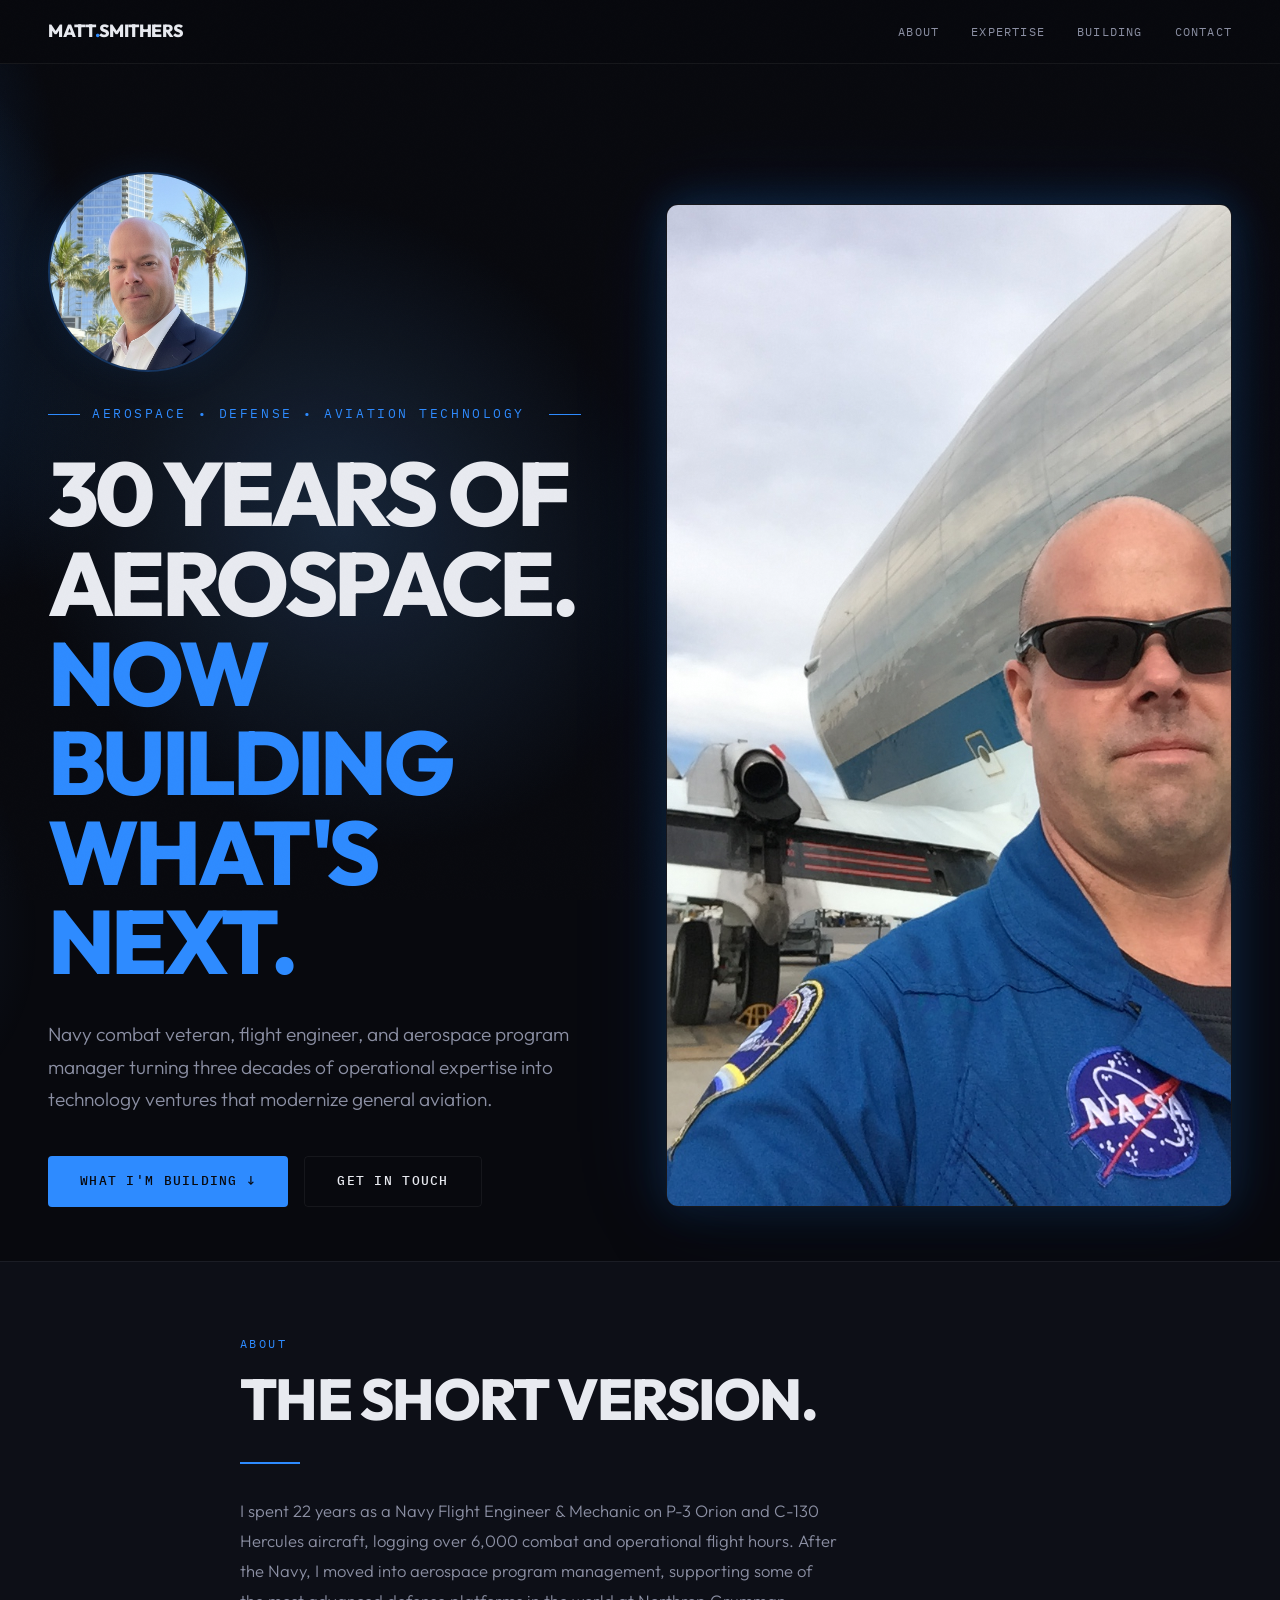
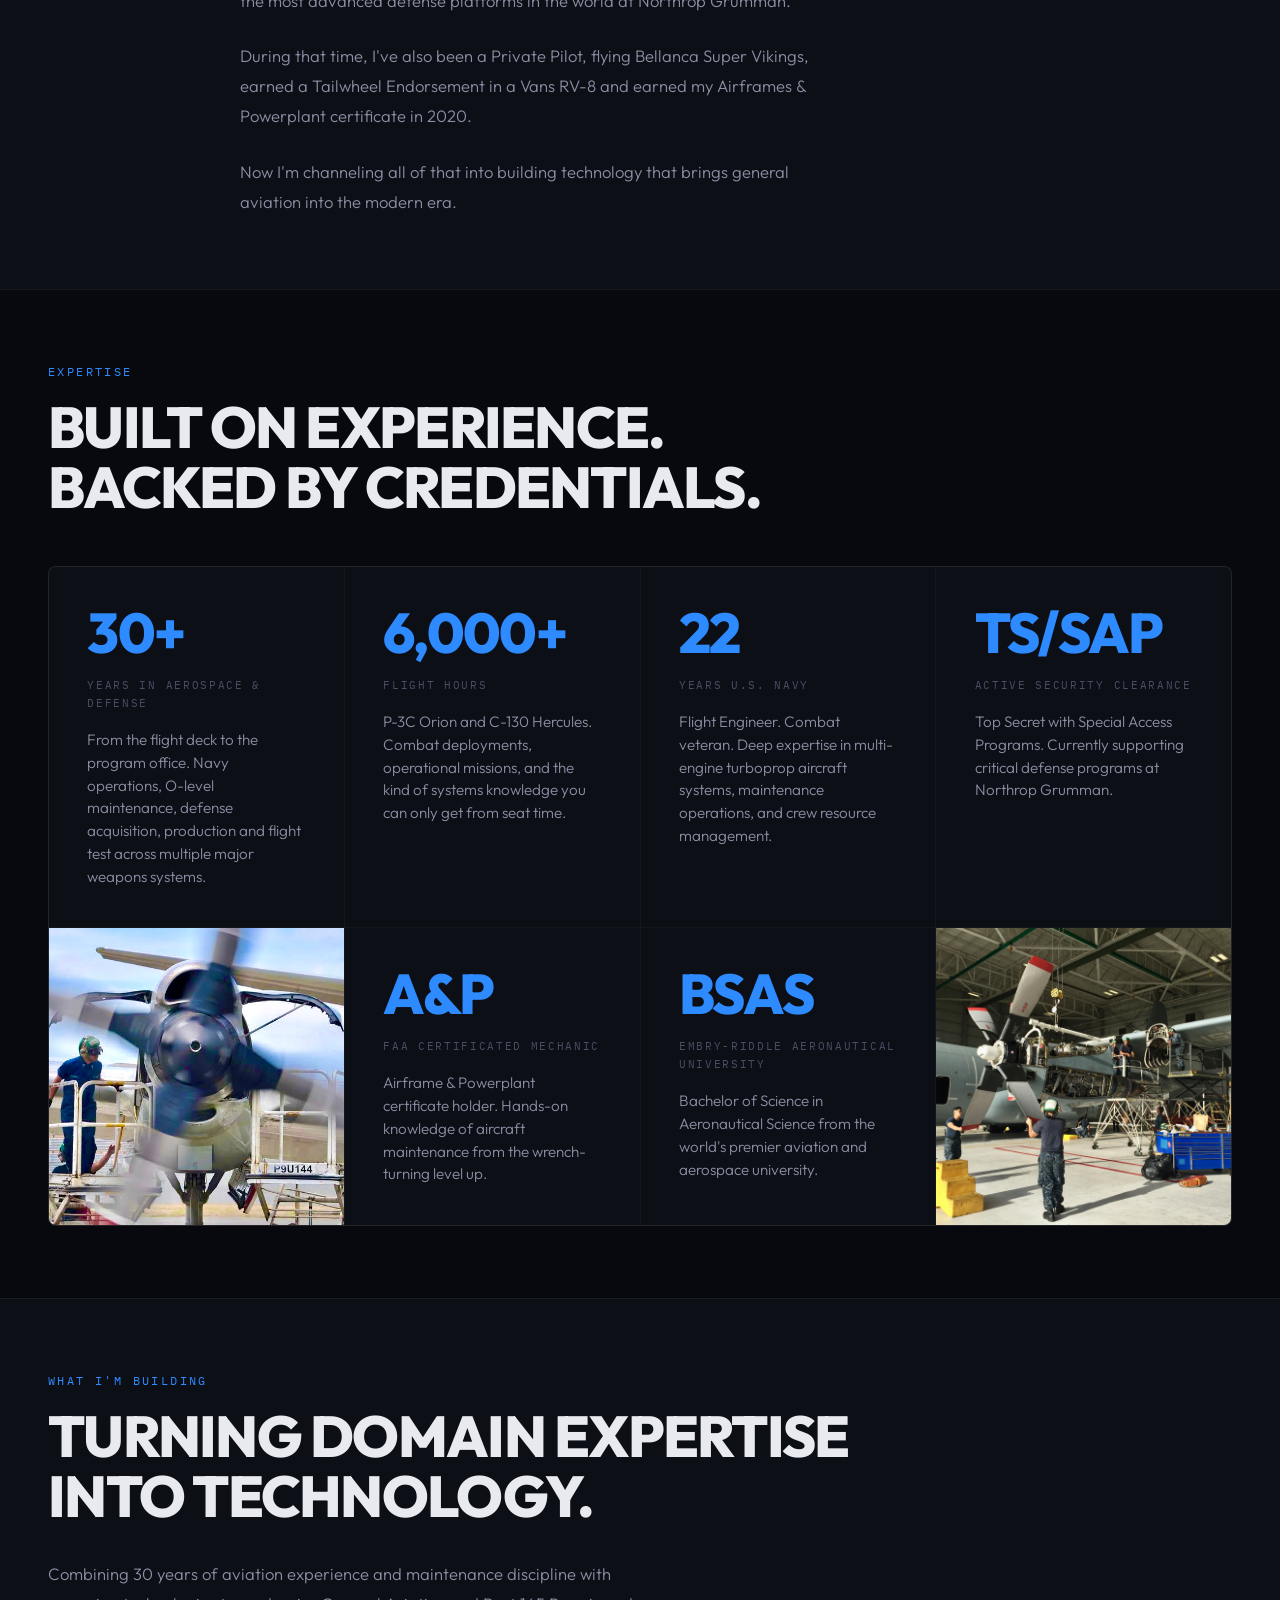
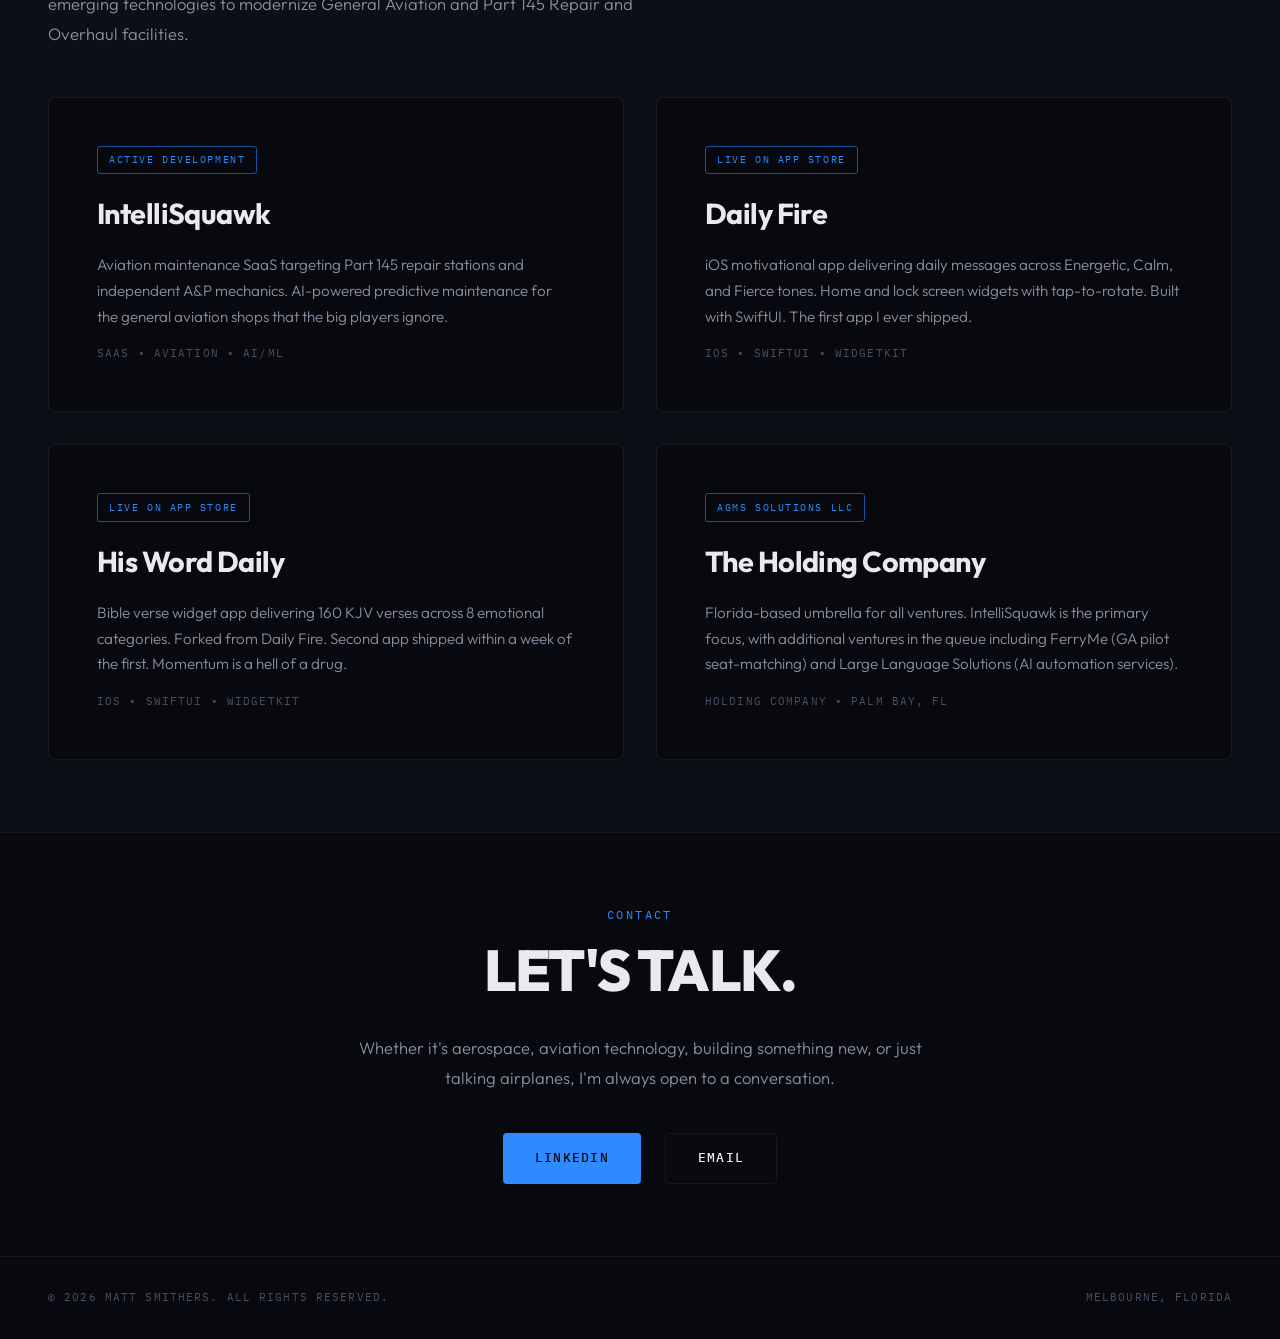
==== commit adf31d72: "Fix aurora visibility - remove excessive blur, boost opacity Removed filter blur that was making blo" ====
--- a/index.html
+++ b/index.html
@@ -250,43 +250,39 @@
         .aurora::after {
             content: '';
             position: absolute;
-            width: 250%;
-            height: 250%;
-            top: -75%;
-            left: -120%;
+            width: 180%;
+            height: 180%;
+            top: -40%;
+            left: -100%;
             transform: rotate(45deg);
-            filter: blur(100px);
             background:
-                radial-gradient(ellipse 25% 18% at 25% 35%, rgba(46, 139, 255, 0.25) 0%, transparent 70%),
-                radial-gradient(ellipse 22% 15% at 45% 55%, rgba(93, 168, 255, 0.18) 0%, transparent 70%),
-                radial-gradient(ellipse 28% 16% at 35% 75%, rgba(26, 82, 153, 0.22) 0%, transparent 70%),
-                radial-gradient(ellipse 20% 14% at 60% 40%, rgba(46, 139, 255, 0.16) 0%, transparent 70%);
+                radial-gradient(ellipse 30% 20% at 25% 35%, rgba(46, 139, 255, 0.3) 0%, transparent 65%),
+                radial-gradient(ellipse 25% 18% at 50% 60%, rgba(93, 168, 255, 0.22) 0%, transparent 65%),
+                radial-gradient(ellipse 28% 22% at 40% 80%, rgba(26, 82, 153, 0.26) 0%, transparent 65%);
             animation: auroraSweep1 18s linear infinite;
         }
         .aurora::after {
-            filter: blur(120px);
             background:
-                radial-gradient(ellipse 24% 16% at 30% 45%, rgba(46, 139, 255, 0.22) 0%, transparent 70%),
-                radial-gradient(ellipse 20% 18% at 55% 30%, rgba(93, 168, 255, 0.15) 0%, transparent 70%),
-                radial-gradient(ellipse 26% 14% at 50% 65%, rgba(26, 82, 153, 0.2) 0%, transparent 70%),
-                radial-gradient(ellipse 22% 17% at 70% 50%, rgba(93, 168, 255, 0.14) 0%, transparent 70%);
+                radial-gradient(ellipse 28% 20% at 35% 40%, rgba(46, 139, 255, 0.26) 0%, transparent 65%),
+                radial-gradient(ellipse 24% 22% at 60% 30%, rgba(93, 168, 255, 0.18) 0%, transparent 65%),
+                radial-gradient(ellipse 30% 18% at 50% 70%, rgba(26, 82, 153, 0.22) 0%, transparent 65%);
             animation: auroraSweep2 24s linear infinite;
             animation-delay: -10s;
         }
 
         @keyframes auroraSweep1 {
-            0%   { left: -120%; top: -75%; }
-            25%  { top: -65%; }
-            50%  { top: -80%; }
-            75%  { top: -68%; }
-            100% { left: 100%; top: -75%; }
+            0%   { left: -100%; top: -40%; }
+            25%  { top: -30%; }
+            50%  { top: -45%; }
+            75%  { top: -32%; }
+            100% { left: 80%; top: -40%; }
         }
         @keyframes auroraSweep2 {
-            0%   { left: -120%; top: -70%; }
-            25%  { top: -82%; }
-            50%  { top: -65%; }
-            75%  { top: -78%; }
-            100% { left: 100%; top: -70%; }
+            0%   { left: -100%; top: -35%; }
+            25%  { top: -48%; }
+            50%  { top: -30%; }
+            75%  { top: -42%; }
+            100% { left: 80%; top: -35%; }
         }
 
         /* Hero headshot - top left */
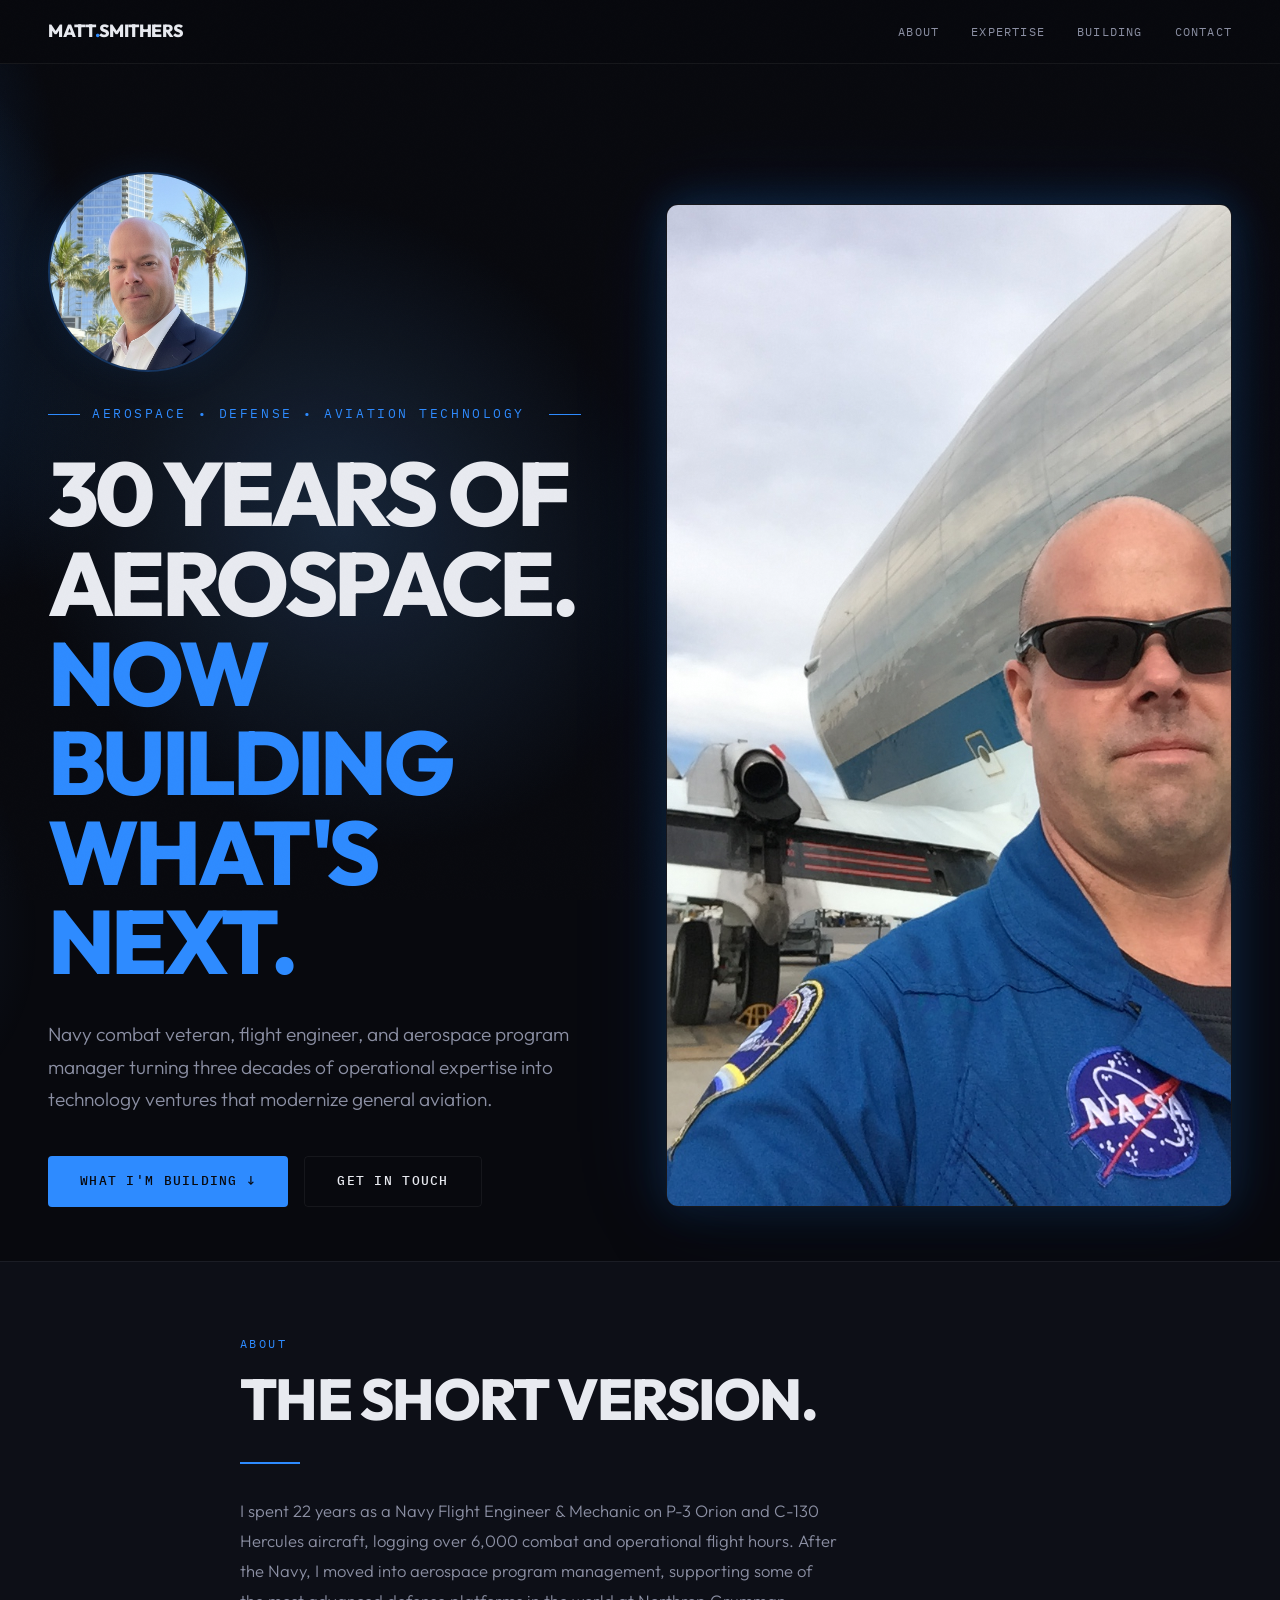
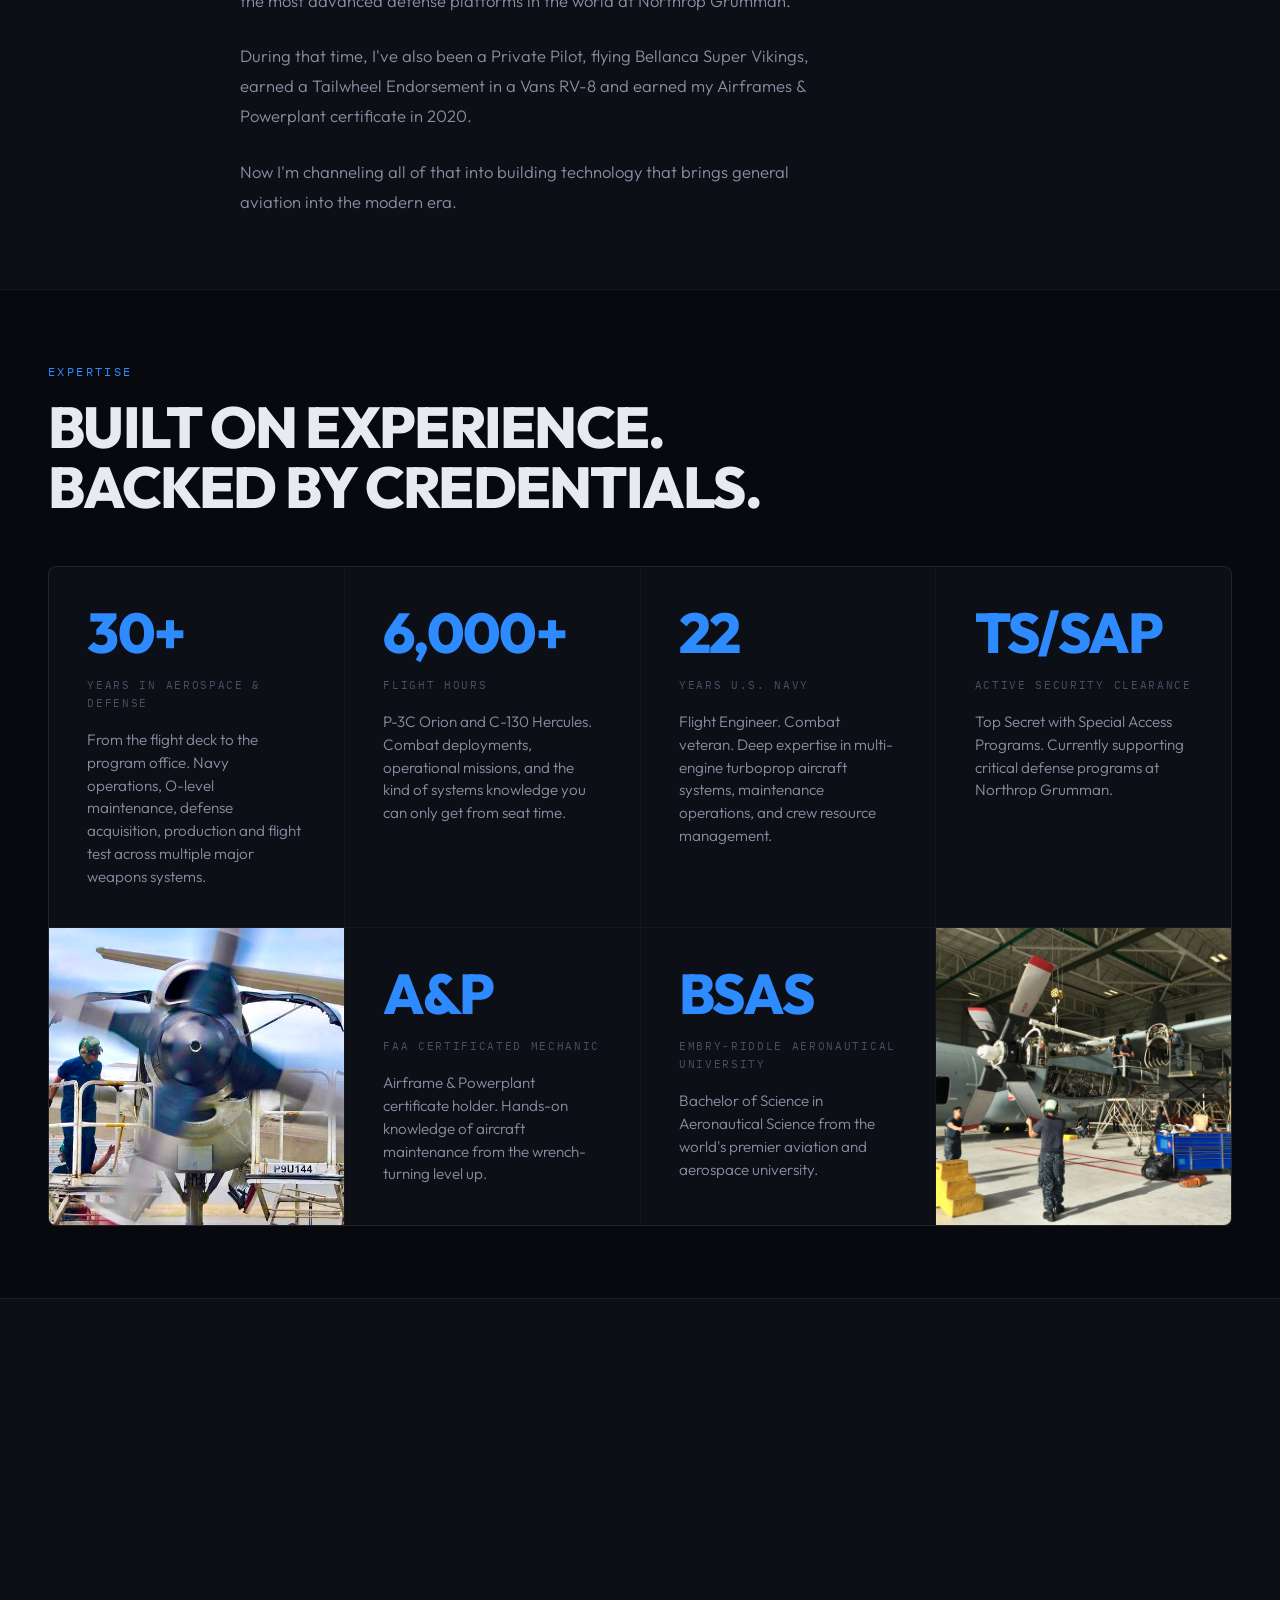
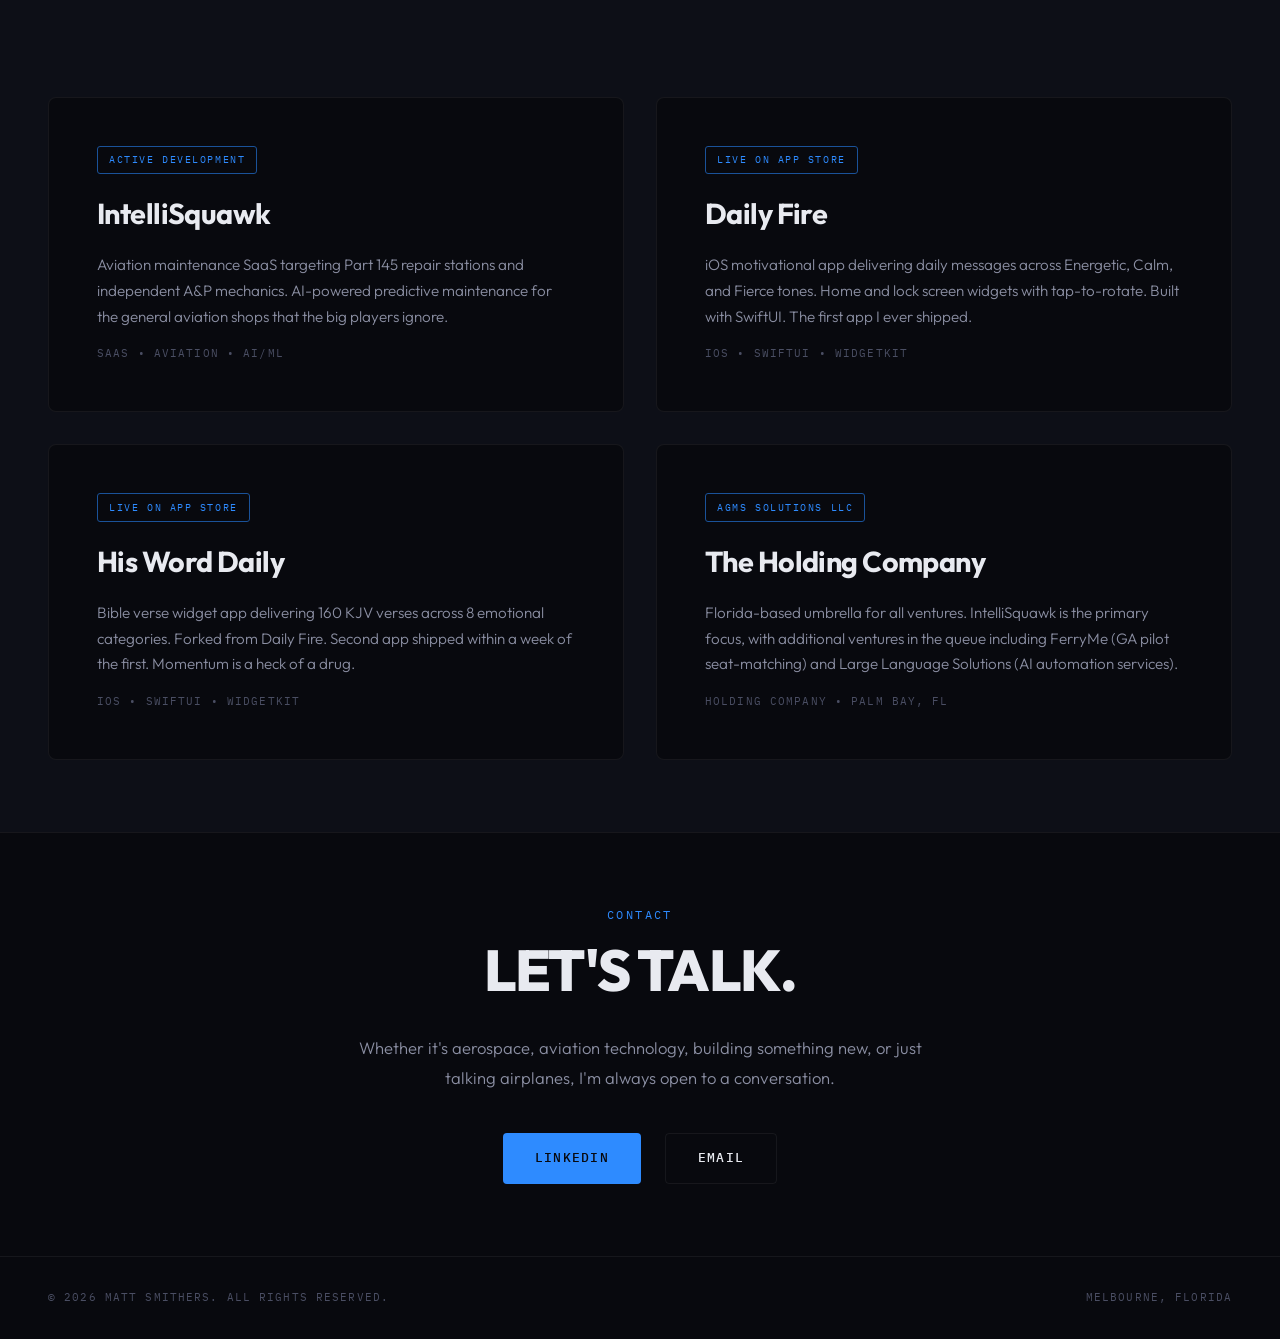
==== commit 3ffa17d1: "Fix wording on His Word Daily block Co-Authored-By: Claude Opus 4.6 <noreply@anthropic.com>" ====
--- a/index.html
+++ b/index.html
@@ -883,7 +883,7 @@
             <div class="venture-desc">
                 Bible verse widget app delivering 160 KJV verses across 8 emotional categories.
                 Forked from Daily Fire. Second app shipped within a week of the first.
-                Momentum is a hell of a drug.
+                Momentum is a heck of a drug.
             </div>
             <div class="venture-tag">iOS &bull; SwiftUI &bull; WidgetKit</div>
         </div>
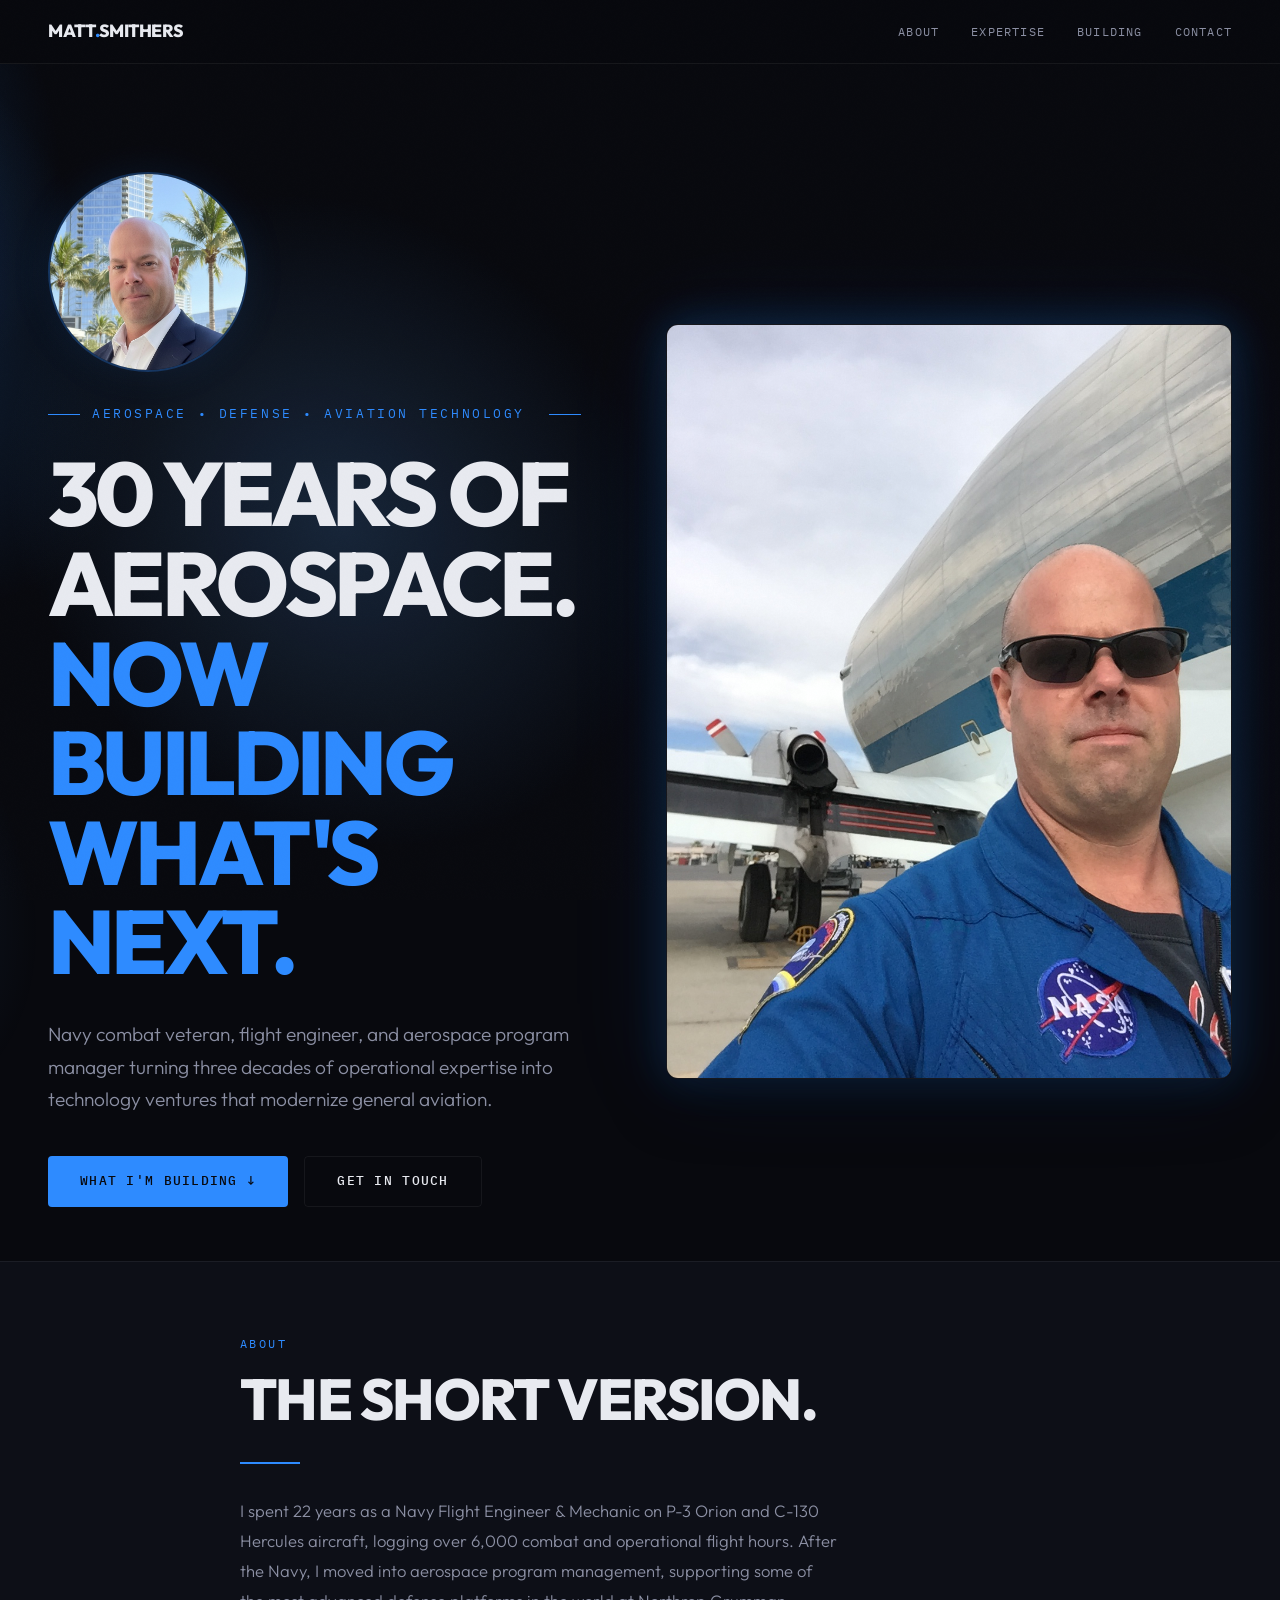
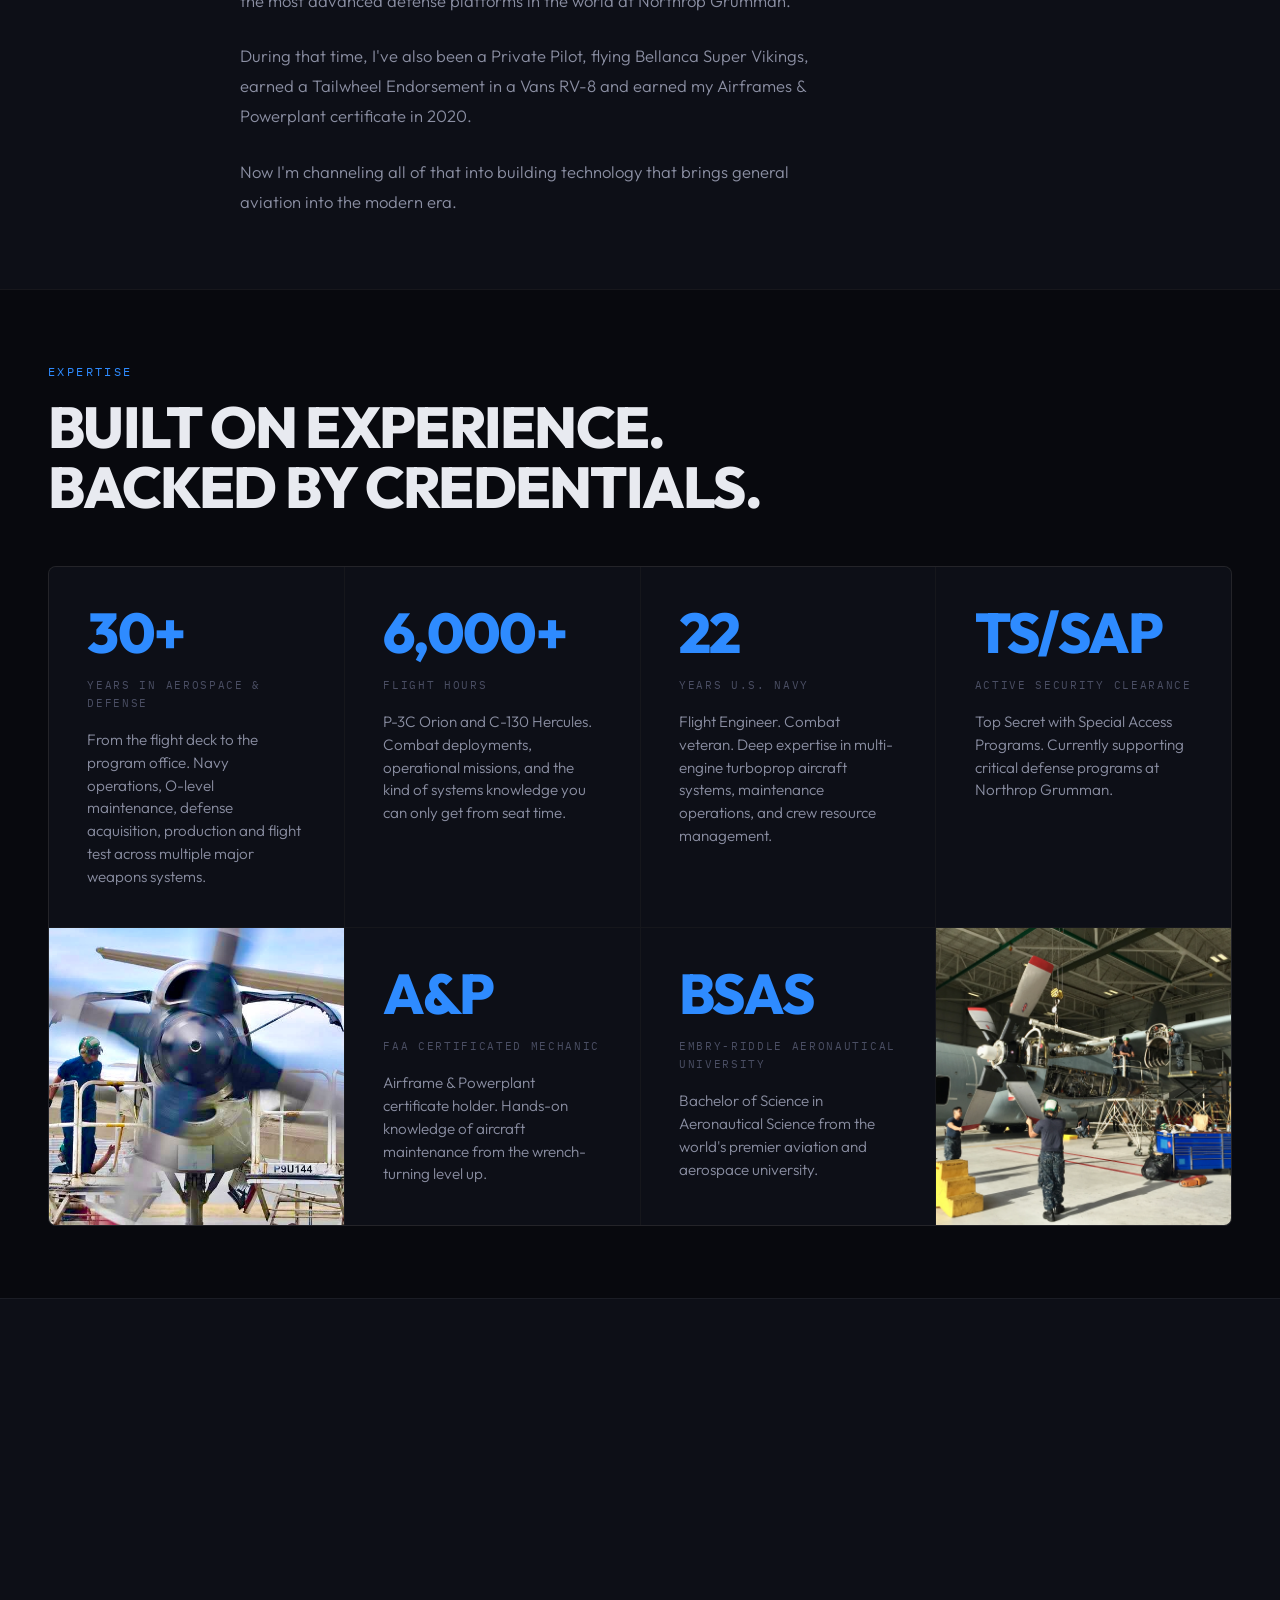
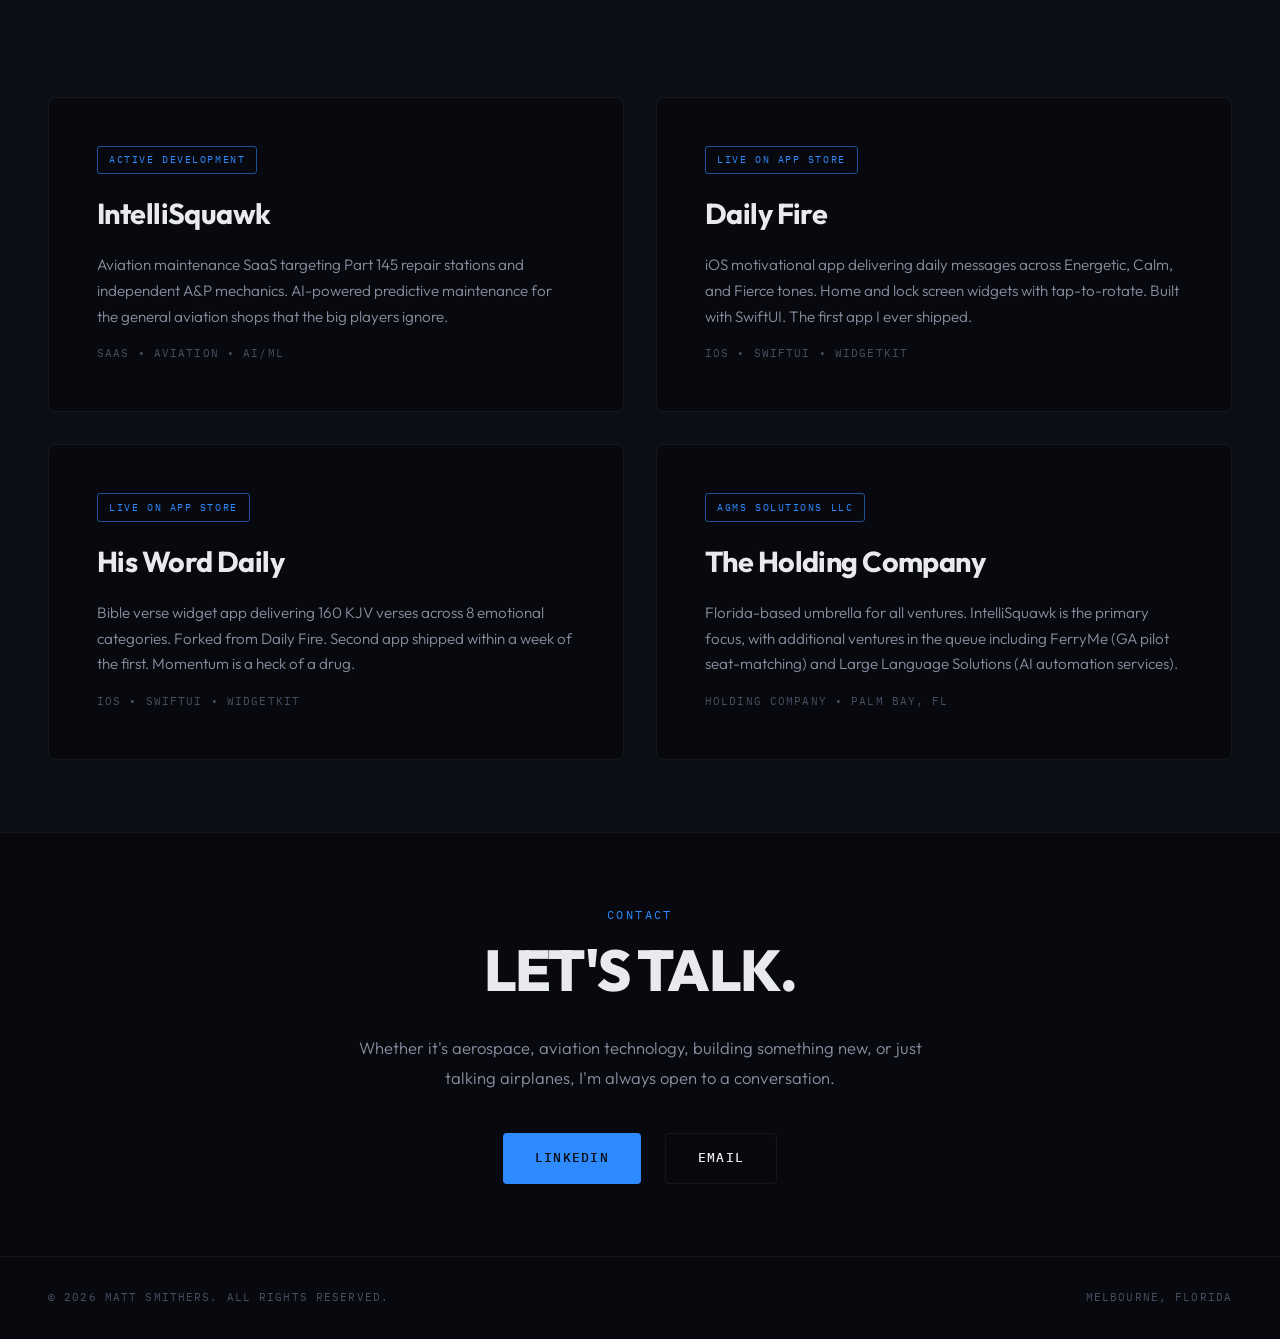
==== commit c4190419: "Fix guppypose image scaling on iPad and mobile Use fixed aspect-ratio instead of height:100% for con" ====
--- a/index.html
+++ b/index.html
@@ -219,15 +219,12 @@
             position: relative;
             z-index: 1;
             width: 100%;
-            align-self: stretch;
-            display: flex;
-            align-items: flex-start;
-            justify-content: center;
+            align-self: center;
             padding-top: 2rem;
         }
         .hero-image img {
             width: 100%;
-            height: 100%;
+            aspect-ratio: 3 / 4;
             object-fit: cover;
             object-position: center 20%;
             border-radius: 12px;
@@ -654,8 +651,8 @@
             nav { display: none; }
             .hamburger { display: flex; }
             .hero { grid-template-columns: 1fr; }
-            .hero-image { max-height: 350px; }
-            .hero-image img { max-height: 350px; }
+            .hero-image { padding-top: 0; }
+            .hero-image img { aspect-ratio: 4 / 3; max-height: 400px; }
             .ventures-grid { grid-template-columns: 1fr; }
         }
 
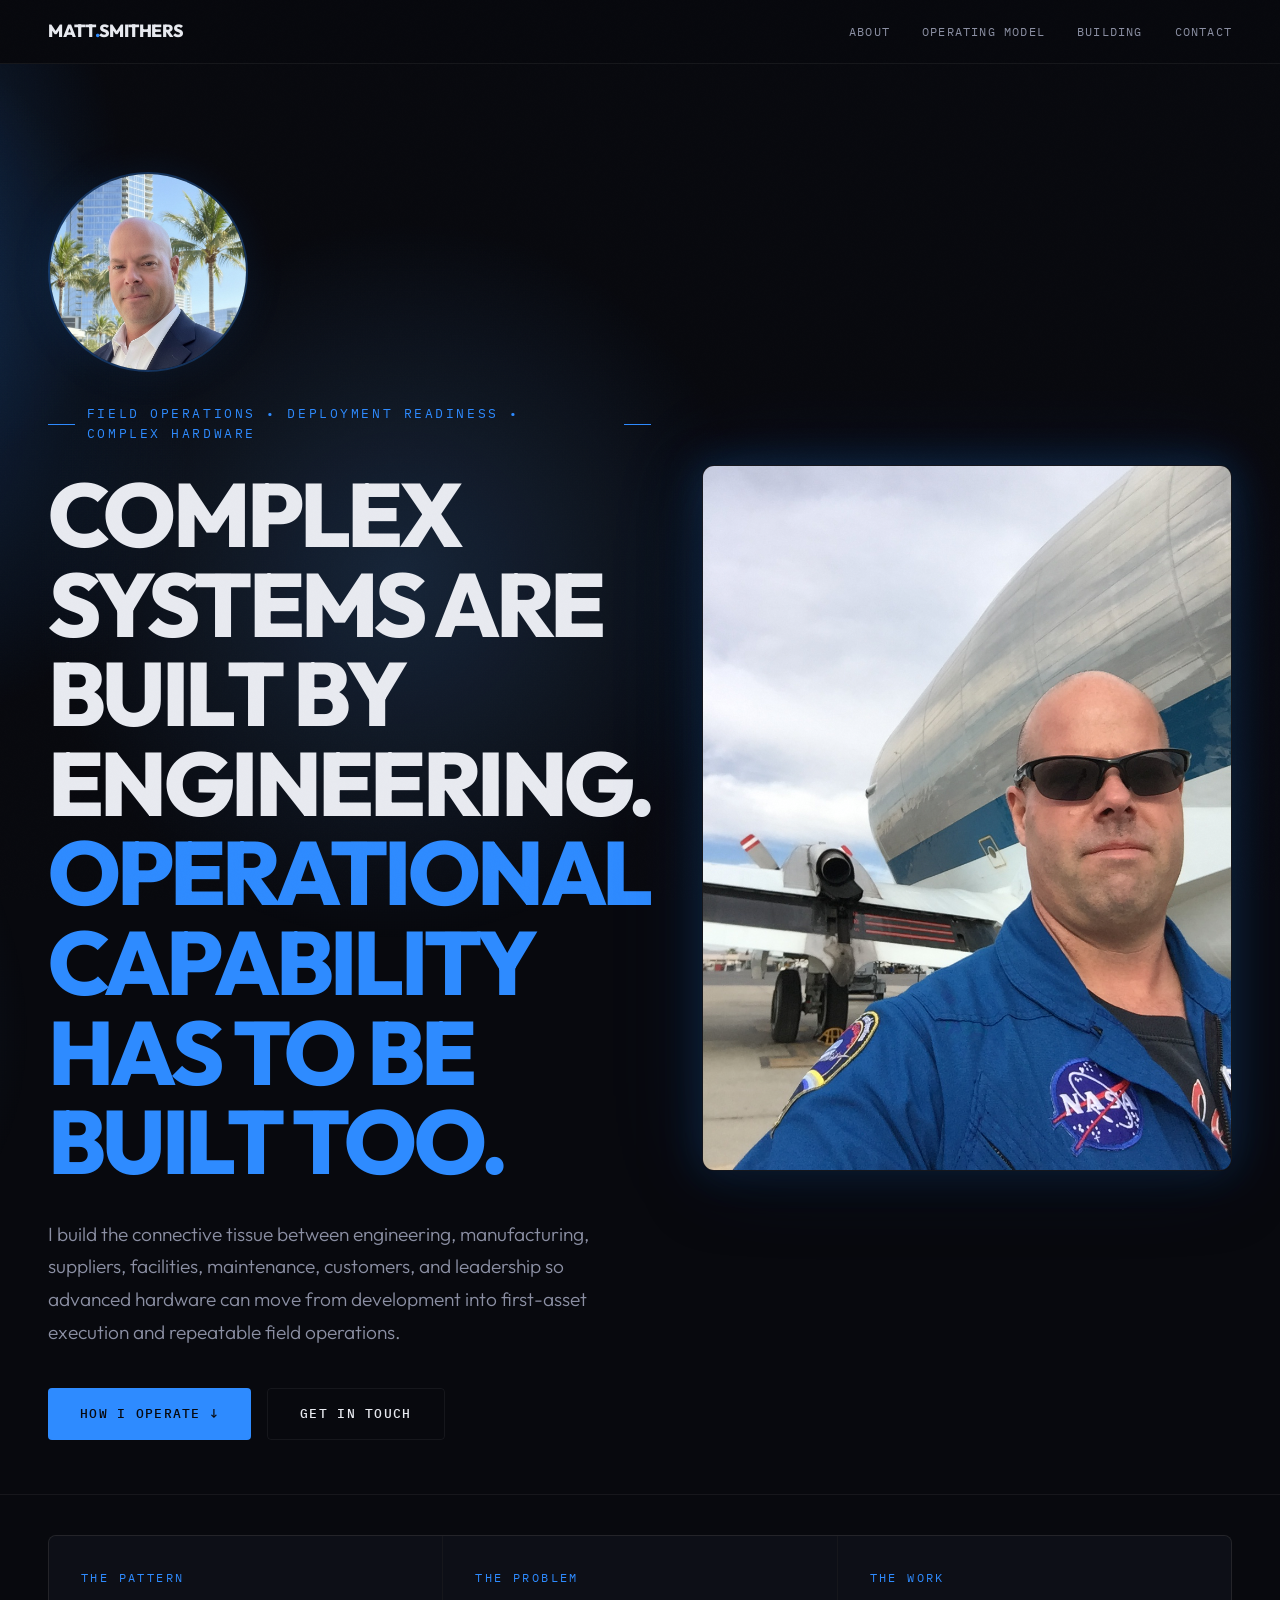
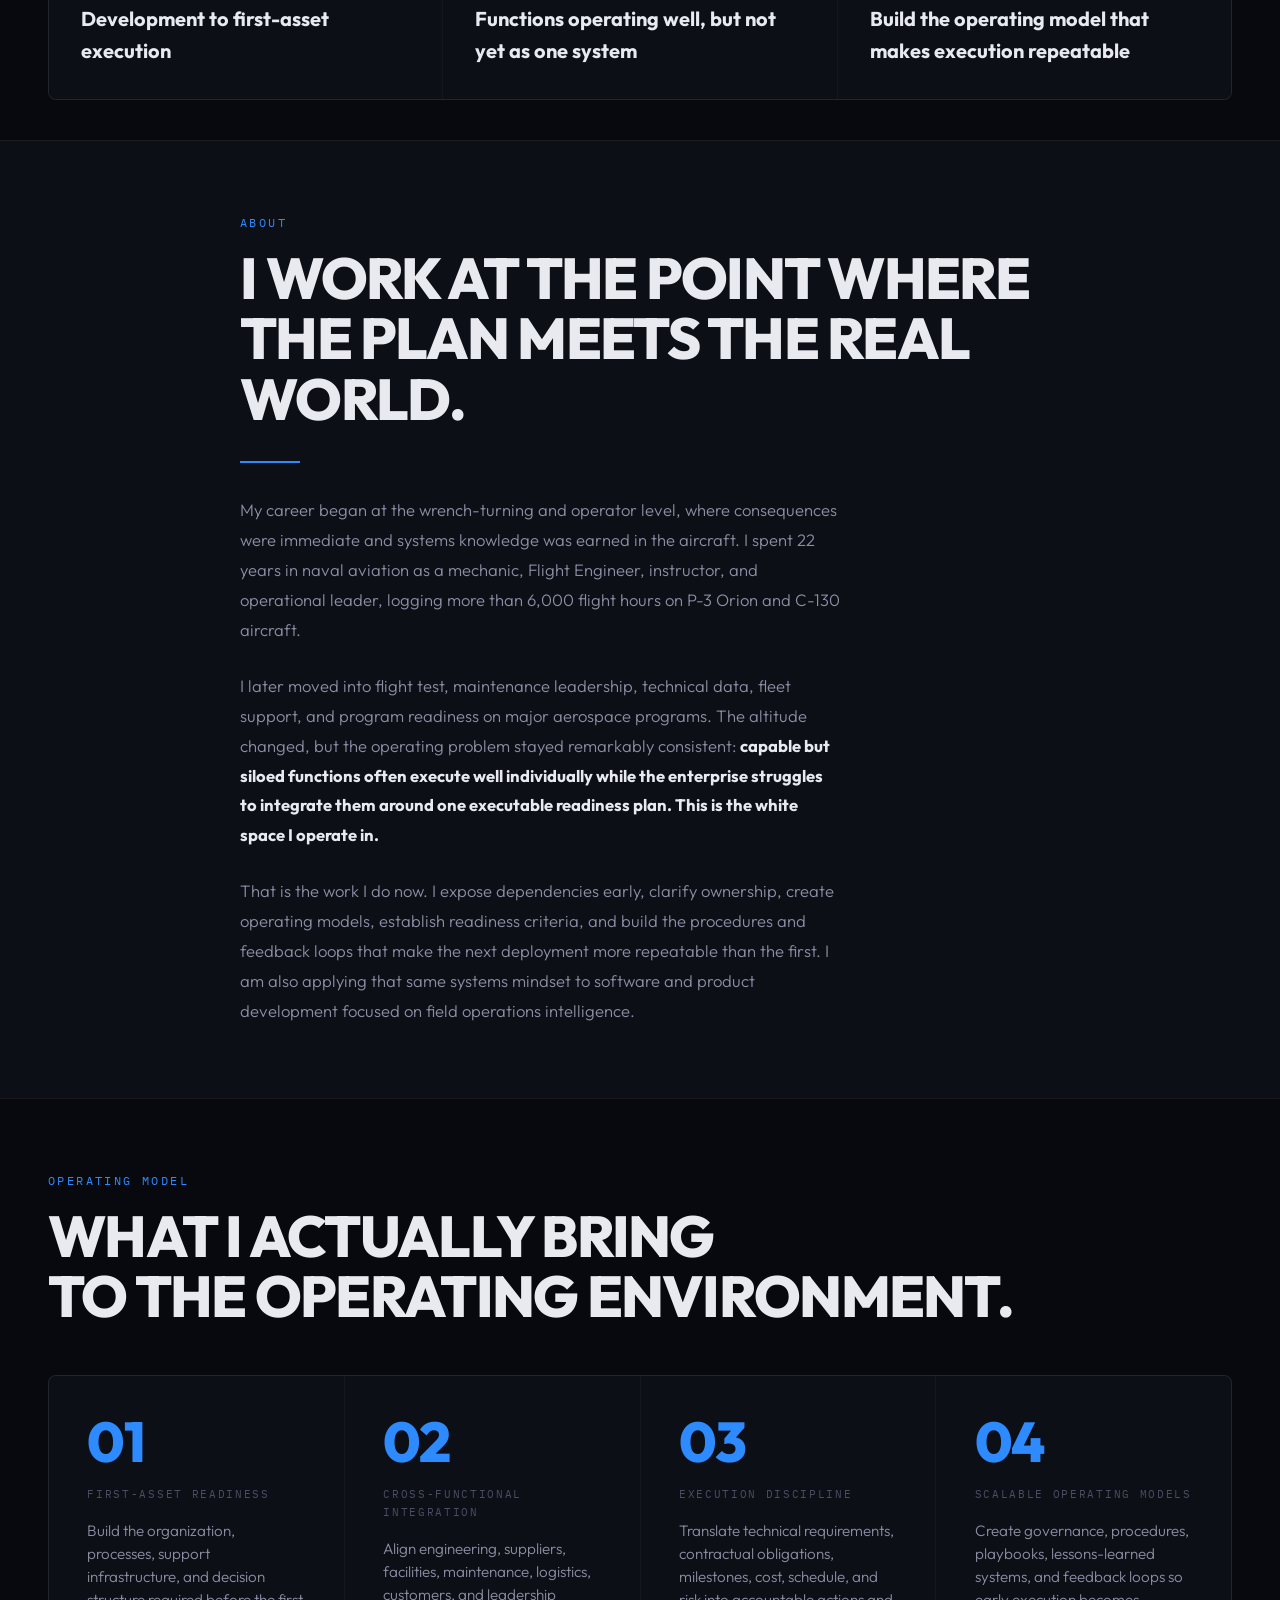
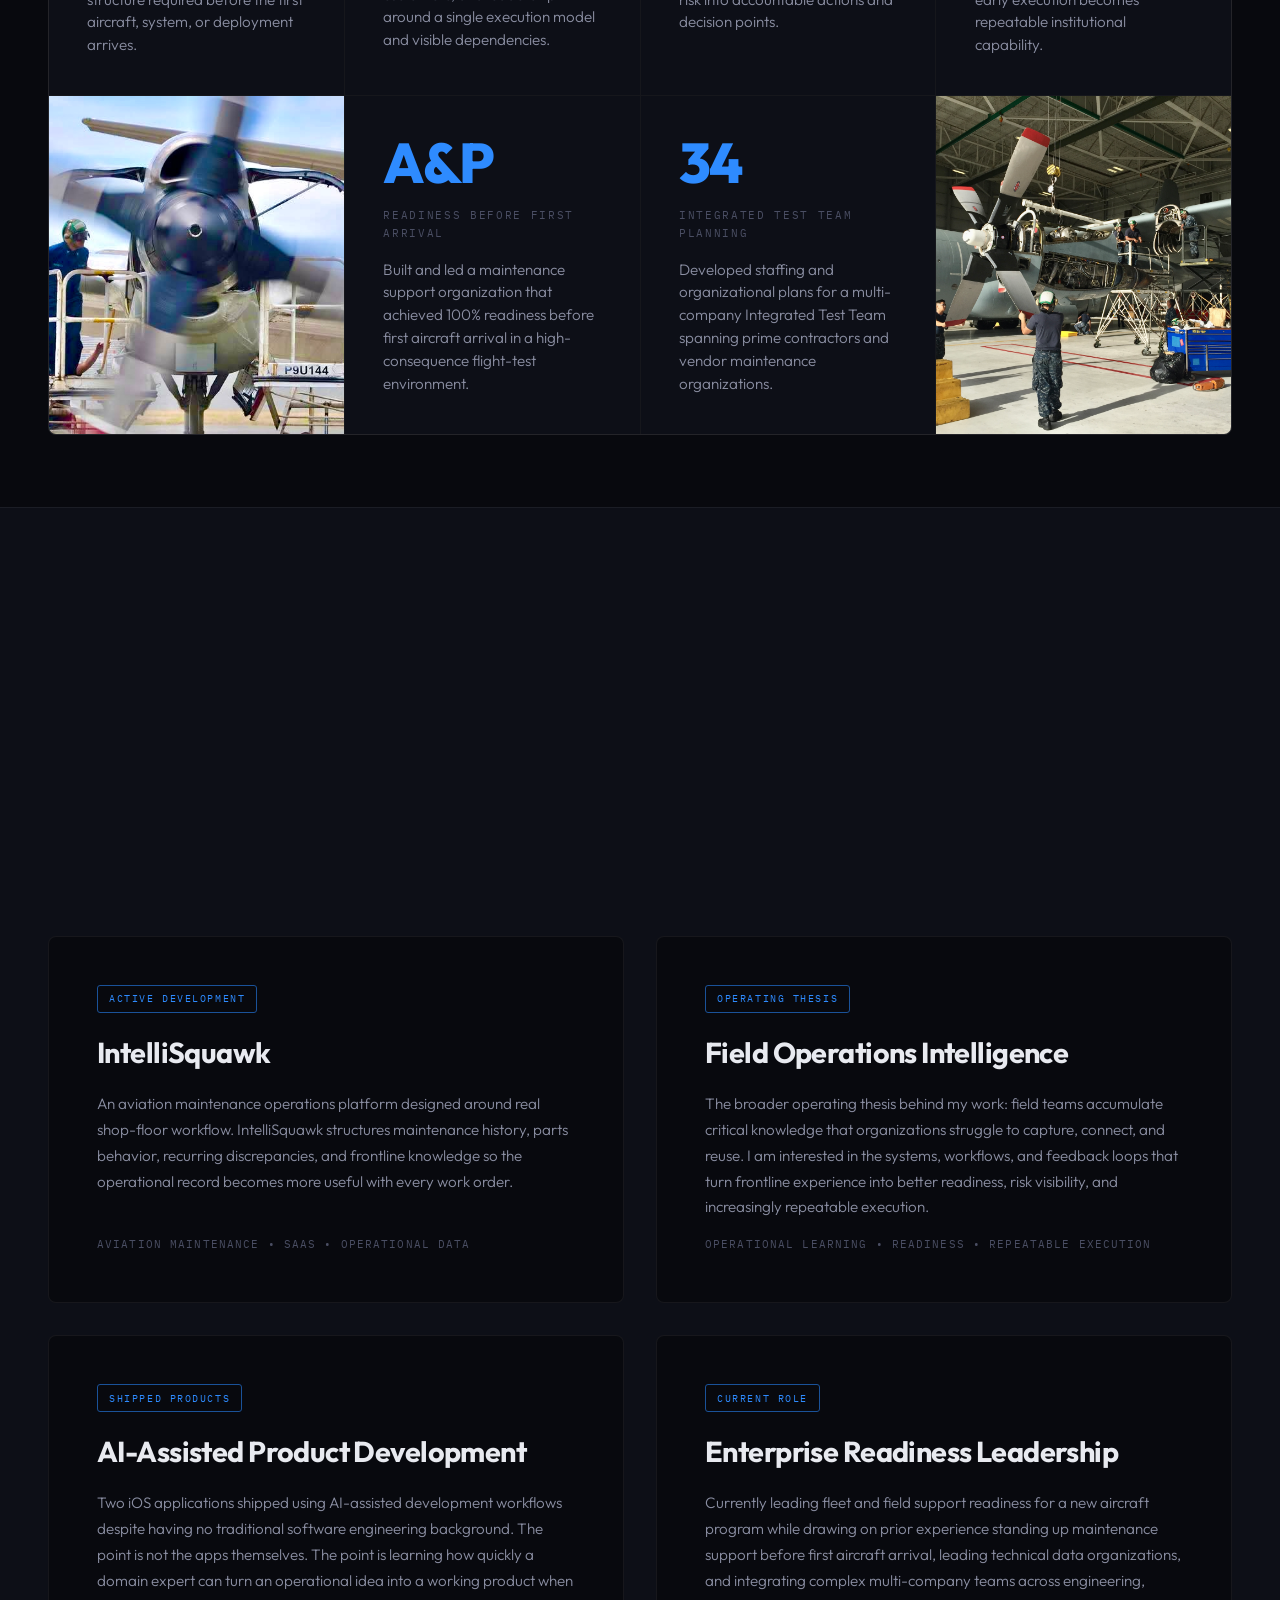
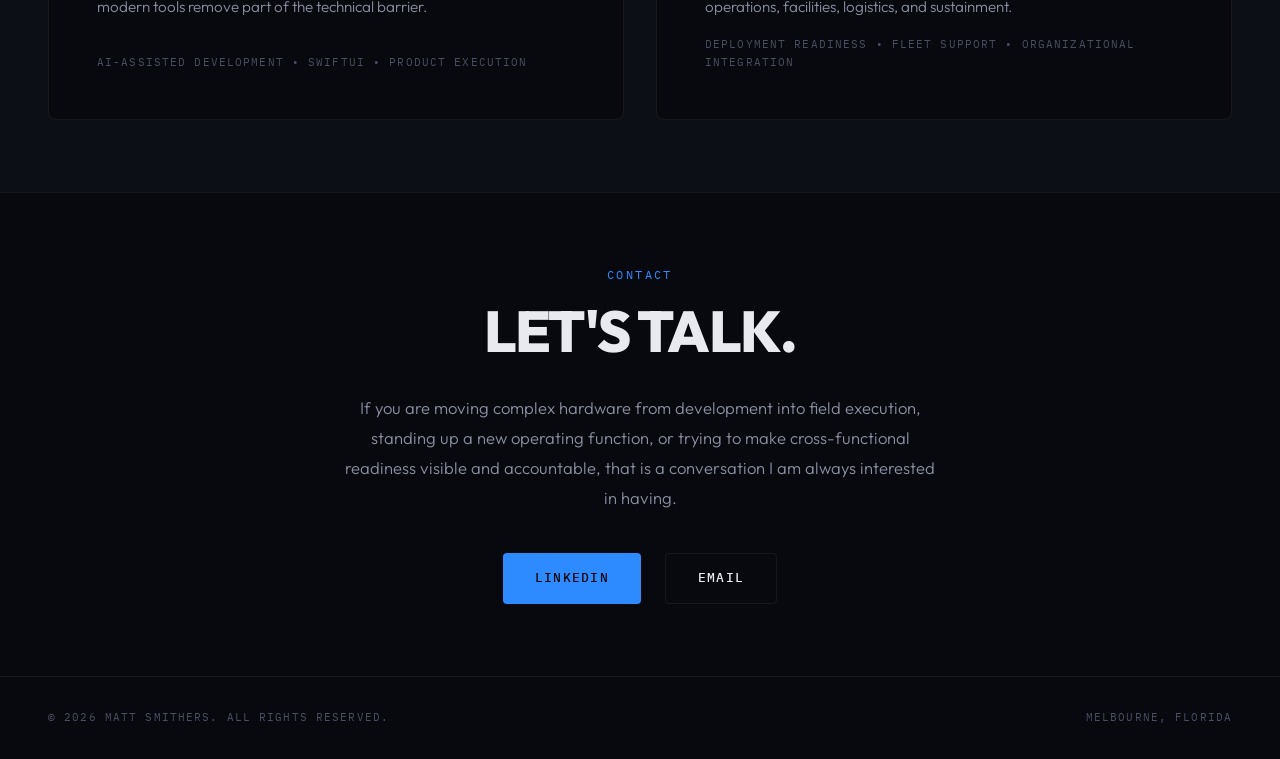
==== commit b27791da: "Reposition personal site around operational readiness and field execution" ====
--- a/index.html
+++ b/index.html
@@ -3,11 +3,11 @@
 <head>
     <meta charset="UTF-8">
     <meta name="viewport" content="width=device-width, initial-scale=1.0">
-    <title>Matt Smithers | Aerospace Professional & Entrepreneur</title>
-    <meta name="description" content="30 years of aerospace expertise. Navy veteran, flight engineer, program manager. Now building the future of aviation technology.">
+    <title>Matt Smithers | Operational Readiness & Field Execution Leader</title>
+    <meta name="description" content="Operational readiness and field execution leader with 30 years in complex, high-consequence technical environments. Building systems, organizations, and technology that turn advanced hardware into repeatable operations.">
     <link rel="icon" type="image/svg+xml" href="favicon.svg">
-    <meta property="og:title" content="Matt Smithers | Aerospace Professional & Entrepreneur">
-    <meta property="og:description" content="30 years of aerospace expertise. Navy veteran, flight engineer, program manager. Now building the future of aviation technology.">
+    <meta property="og:title" content="Matt Smithers | Operational Readiness & Field Execution Leader">
+    <meta property="og:description" content="30 years turning complex hardware, technical teams, and first-asset transitions into repeatable operational capability.">
     <meta property="og:image" content="images/headshot.jpeg">
     <meta property="og:type" content="website">
     <meta name="twitter:card" content="summary">
@@ -51,49 +51,31 @@
             animation: bodyFadeIn 0.8s ease-out 0.2s forwards;
         }
 
-        @keyframes bodyFadeIn {
-            to { opacity: 1; }
-        }
-
-        /* ============================================
-           SCROLL ANIMATIONS
-           ============================================ */
+        @keyframes bodyFadeIn { to { opacity: 1; } }
+
         .reveal {
             opacity: 0;
             transform: translateY(40px);
             transition: opacity 0.8s cubic-bezier(0.16, 1, 0.3, 1),
                         transform 0.8s cubic-bezier(0.16, 1, 0.3, 1);
         }
-        .reveal.visible {
-            opacity: 1;
-            transform: translateY(0);
-        }
+        .reveal.visible { opacity: 1; transform: translateY(0); }
         .reveal-delay-1 { transition-delay: 0.1s; }
         .reveal-delay-2 { transition-delay: 0.2s; }
         .reveal-delay-3 { transition-delay: 0.3s; }
         .reveal-delay-4 { transition-delay: 0.4s; }
         .reveal-delay-5 { transition-delay: 0.5s; }
 
-        .reveal-fade {
-            opacity: 0;
-            transition: opacity 1s ease;
-        }
+        .reveal-fade { opacity: 0; transition: opacity 1s ease; }
         .reveal-fade.visible { opacity: 1; }
-
         .reveal-left {
             opacity: 0;
             transform: translateX(-40px);
             transition: opacity 0.8s cubic-bezier(0.16, 1, 0.3, 1),
                         transform 0.8s cubic-bezier(0.16, 1, 0.3, 1);
         }
-        .reveal-left.visible {
-            opacity: 1;
-            transform: translateX(0);
-        }
-
-        /* ============================================
-           HEADER
-           ============================================ */
+        .reveal-left.visible { opacity: 1; transform: translateX(0); }
+
         header {
             position: fixed;
             top: 0;
@@ -122,11 +104,7 @@
         }
         .logo span { color: var(--accent); }
 
-        nav {
-            display: flex;
-            align-items: center;
-            gap: 2rem;
-        }
+        nav { display: flex; align-items: center; gap: 2rem; }
         nav a {
             font-family: var(--font-mono);
             font-size: 0.75rem;
@@ -166,9 +144,6 @@
             transition: all 0.3s ease;
         }
 
-        /* ============================================
-           MOBILE NAV
-           ============================================ */
         .mobile-nav {
             display: none;
             position: fixed;
@@ -194,9 +169,6 @@
         }
         .mobile-nav a:hover { color: var(--accent); }
 
-        /* ============================================
-           HERO
-           ============================================ */
         .hero {
             min-height: 100vh;
             display: grid;
@@ -206,7 +178,6 @@
             position: relative;
             gap: clamp(2rem, 4vw, 4rem);
         }
-
         .hero-text {
             display: flex;
             flex-direction: column;
@@ -214,7 +185,6 @@
             position: relative;
             z-index: 1;
         }
-
         .hero-image {
             position: relative;
             z-index: 1;
@@ -235,7 +205,6 @@
                 0 0 100px rgba(46, 139, 255, 0.12);
         }
 
-        /* Aurora background */
         .aurora {
             position: absolute;
             inset: 0;
@@ -266,23 +235,21 @@
             animation: auroraSweep2 24s linear infinite;
             animation-delay: -10s;
         }
-
         @keyframes auroraSweep1 {
-            0%   { left: -100%; top: -40%; }
-            25%  { top: -30%; }
-            50%  { top: -45%; }
-            75%  { top: -32%; }
+            0% { left: -100%; top: -40%; }
+            25% { top: -30%; }
+            50% { top: -45%; }
+            75% { top: -32%; }
             100% { left: 80%; top: -40%; }
         }
         @keyframes auroraSweep2 {
-            0%   { left: -100%; top: -35%; }
-            25%  { top: -48%; }
-            50%  { top: -30%; }
-            75%  { top: -42%; }
+            0% { left: -100%; top: -35%; }
+            25% { top: -48%; }
+            50% { top: -30%; }
+            75% { top: -42%; }
             100% { left: 80%; top: -35%; }
         }
 
-        /* Hero headshot - top left */
         .hero-headshot {
             width: 200px;
             height: 200px;
@@ -318,7 +285,6 @@
             height: 1px;
             background: var(--accent);
         }
-
         .hero h1 {
             font-family: var(--font-display);
             font-size: clamp(2.8rem, 7vw, 6.5rem);
@@ -330,7 +296,6 @@
             margin-bottom: 2rem;
         }
         .hero h1 .accent { color: var(--accent); }
-
         .hero-sub {
             font-size: clamp(1rem, 1.5vw, 1.25rem);
             color: var(--text-secondary);
@@ -338,7 +303,6 @@
             line-height: 1.7;
             font-weight: 300;
         }
-
         .hero-cta {
             margin-top: 2.5rem;
             display: flex;
@@ -346,7 +310,7 @@
             flex-wrap: wrap;
         }
 
-        .btn-primary {
+        .btn-primary, .btn-secondary {
             display: inline-flex;
             align-items: center;
             gap: 0.5rem;
@@ -355,55 +319,34 @@
             font-weight: 500;
             letter-spacing: 0.1em;
             text-transform: uppercase;
-            color: var(--bg-primary);
-            background: var(--accent);
             padding: 0.9rem 2rem;
-            border: none;
             border-radius: 4px;
             text-decoration: none;
             cursor: pointer;
             transition: all 0.3s ease;
         }
+        .btn-primary {
+            color: var(--bg-primary);
+            background: var(--accent);
+            border: none;
+        }
         .btn-primary:hover {
             background: var(--accent-bright);
             transform: translateY(-2px);
             box-shadow: 0 8px 30px rgba(46, 139, 255, 0.3);
         }
-
         .btn-secondary {
-            display: inline-flex;
-            align-items: center;
-            gap: 0.5rem;
-            font-family: var(--font-mono);
-            font-size: 0.8rem;
-            font-weight: 500;
-            letter-spacing: 0.1em;
-            text-transform: uppercase;
             color: var(--text-primary);
             background: transparent;
-            padding: 0.9rem 2rem;
             border: 1px solid var(--border);
-            border-radius: 4px;
-            text-decoration: none;
-            cursor: pointer;
-            transition: all 0.3s ease;
         }
         .btn-secondary:hover {
             border-color: var(--accent);
             color: var(--accent);
         }
 
-        /* ============================================
-           SECTION STYLES
-           ============================================ */
-        section {
-            padding: clamp(4rem, 8vh, 8rem) clamp(1.5rem, 4vw, 3rem);
-        }
-
-        .section-border-top {
-            border-top: 1px solid var(--border);
-        }
-
+        section { padding: clamp(4rem, 8vh, 8rem) clamp(1.5rem, 4vw, 3rem); }
+        .section-border-top { border-top: 1px solid var(--border); }
         .eyebrow {
             font-family: var(--font-mono);
             font-size: 0.75rem;
@@ -413,7 +356,6 @@
             color: var(--accent);
             margin-bottom: 1rem;
         }
-
         .section-heading {
             font-family: var(--font-display);
             font-size: clamp(2rem, 4.5vw, 4rem);
@@ -423,7 +365,6 @@
             line-height: 1.05;
             margin-bottom: 2rem;
         }
-
         .section-body {
             font-size: clamp(1rem, 1.3vw, 1.15rem);
             color: var(--text-secondary);
@@ -432,23 +373,10 @@
             font-weight: 300;
         }
 
-        /* ============================================
-           ABOUT SECTION
-           ============================================ */
-        .about {
-            background: var(--bg-secondary);
-        }
-        .about-content {
-            max-width: 800px;
-            margin: 0 auto;
-        }
-
-        /* ============================================
-           EXPERTISE / CREDENTIALS
-           ============================================ */
-        .expertise {
-            background: var(--bg-primary);
-        }
+        .about { background: var(--bg-secondary); }
+        .about-content { max-width: 800px; margin: 0 auto; }
+        .expertise { background: var(--bg-primary); }
+
         .credentials-grid {
             display: grid;
             grid-template-columns: repeat(4, 1fr);
@@ -479,9 +407,7 @@
             gap: 1rem;
             transition: background 0.4s ease;
         }
-        .credential-card:hover {
-            background: var(--bg-tertiary);
-        }
+        .credential-card:hover { background: var(--bg-tertiary); }
         .credential-number {
             font-family: var(--font-display);
             font-size: clamp(2.5rem, 5vw, 3.5rem);
@@ -504,12 +430,7 @@
             font-weight: 300;
         }
 
-        /* ============================================
-           WHAT I'M BUILDING
-           ============================================ */
-        .building {
-            background: var(--bg-secondary);
-        }
+        .building { background: var(--bg-secondary); }
         .ventures-grid {
             display: grid;
             grid-template-columns: 1fr 1fr;
@@ -545,7 +466,6 @@
             transform: translateY(-4px);
         }
         .venture-card:hover::before { opacity: 1; }
-
         .venture-status {
             font-family: var(--font-mono);
             font-size: 0.65rem;
@@ -579,9 +499,6 @@
             margin-top: auto;
         }
 
-        /* ============================================
-           CONTACT
-           ============================================ */
         .contact {
             background: var(--bg-primary);
             text-align: center;
@@ -597,9 +514,6 @@
             flex-wrap: wrap;
         }
 
-        /* ============================================
-           FOOTER
-           ============================================ */
         footer {
             padding: 2rem clamp(1.5rem, 4vw, 3rem);
             border-top: 1px solid var(--border);
@@ -617,19 +531,12 @@
             text-transform: uppercase;
         }
 
-        /* ============================================
-           HORIZONTAL RULE ACCENT
-           ============================================ */
         .accent-line {
             width: 60px;
             height: 2px;
             background: var(--accent);
             margin: 2rem 0;
         }
-
-        /* ============================================
-           BACKGROUND GRID PATTERN
-           ============================================ */
         .grid-bg {
             position: fixed;
             inset: 0;
@@ -641,37 +548,33 @@
                 linear-gradient(90deg, rgba(255,255,255,0.05) 1px, transparent 1px);
             background-size: 80px 80px;
         }
-
         section, header, footer { position: relative; z-index: 1; }
 
-        /* ============================================
-           RESPONSIVE
-           ============================================ */
         @media (max-width: 900px) {
             nav { display: none; }
             .hamburger { display: flex; }
             .hero { grid-template-columns: 1fr; }
             .hero-image { padding-top: 0; }
-            .hero-image img { aspect-ratio: 4 / 3; max-height: 400px; }
+            .hero-image img {
+                aspect-ratio: auto;
+                object-fit: contain;
+                object-position: center;
+                max-height: none;
+                width: 100%;
+                height: auto;
+            }
             .ventures-grid { grid-template-columns: 1fr; }
         }
 
         @media (max-width: 600px) {
+            .positioning-grid { grid-template-columns: 1fr !important; }
             .hero h1 { font-size: 2.4rem; }
-            .hero-headshot {
-                width: 140px;
-                height: 140px;
-            }
+            .hero-headshot { width: 140px; height: 140px; }
             .credentials-grid { grid-template-columns: 1fr; }
             .credentials-grid .credential-card:nth-child(5),
-            .credentials-grid .credential-card:nth-child(6) {
-                grid-column: auto;
-            }
-        }
-
-        /* ============================================
-           NOISE TEXTURE OVERLAY
-           ============================================ */
+            .credentials-grid .credential-card:nth-child(6) { grid-column: auto; }
+        }
+
         body::after {
             content: '';
             position: fixed;
@@ -684,65 +587,51 @@
             background-size: 128px 128px;
         }
 
-        /* ============================================
-           SELECTION STYLING
-           ============================================ */
-        ::selection {
-            background: var(--accent);
-            color: var(--bg-primary);
-        }
+        ::selection { background: var(--accent); color: var(--bg-primary); }
     </style>
 </head>
 <body>
 
 <div class="grid-bg"></div>
 
-<!-- ============================================
-     HEADER
-     ============================================ -->
 <header>
     <a href="#" class="logo">MATT<span>.</span>SMITHERS</a>
     <nav>
         <a href="#about">About</a>
-        <a href="#expertise">Expertise</a>
+        <a href="#expertise">Operating Model</a>
         <a href="#building">Building</a>
         <a href="#contact">Contact</a>
     </nav>
     <div class="hamburger" onclick="document.querySelector('.mobile-nav').classList.toggle('open')">
-        <span></span>
-        <span></span>
-        <span></span>
+        <span></span><span></span><span></span>
     </div>
 </header>
 
 <div class="mobile-nav">
     <a href="#about" onclick="document.querySelector('.mobile-nav').classList.remove('open')">About</a>
-    <a href="#expertise" onclick="document.querySelector('.mobile-nav').classList.remove('open')">Expertise</a>
+    <a href="#expertise" onclick="document.querySelector('.mobile-nav').classList.remove('open')">Operating Model</a>
     <a href="#building" onclick="document.querySelector('.mobile-nav').classList.remove('open')">Building</a>
     <a href="#contact" onclick="document.querySelector('.mobile-nav').classList.remove('open')">Contact</a>
 </div>
 
-<!-- ============================================
-     HERO
-     ============================================ -->
 <section class="hero">
     <div class="aurora"></div>
     <div class="hero-text">
         <div class="hero-headshot reveal">
             <img src="images/headshot.jpeg" alt="Matt Smithers">
         </div>
-        <div class="hero-eyebrow reveal reveal-delay-1">Aerospace &bull; Defense &bull; Aviation Technology <span style="display:inline-block; width:32px; height:1px; background:var(--accent); vertical-align:middle; margin-left:0.75rem;"></span></div>
+        <div class="hero-eyebrow reveal reveal-delay-1">Field Operations &bull; Deployment Readiness &bull; Complex Hardware <span style="display:inline-block; width:32px; height:1px; background:var(--accent); vertical-align:middle; margin-left:0.75rem;"></span></div>
         <h1 class="reveal reveal-delay-2">
-            30 Years of Aerospace.<br>
-            <span class="accent">Now Building What's Next.</span>
+            Complex Systems Are Built by Engineering.<br>
+            <span class="accent">Operational Capability Has to Be Built Too.</span>
         </h1>
         <p class="hero-sub reveal reveal-delay-3">
-            Navy combat veteran, flight engineer, and aerospace program manager
-            turning three decades of operational expertise into technology ventures
-            that modernize general aviation.
+            I build the connective tissue between engineering, manufacturing, suppliers,
+            facilities, maintenance, customers, and leadership so advanced hardware can move
+            from development into first-asset execution and repeatable field operations.
         </p>
         <div class="hero-cta reveal reveal-delay-4">
-            <a href="#building" class="btn-primary">What I'm Building &darr;</a>
+            <a href="#about" class="btn-primary">How I Operate &darr;</a>
             <a href="#contact" class="btn-secondary">Get In Touch</a>
         </div>
     </div>
@@ -751,90 +640,74 @@
     </div>
 </section>
 
-<!-- ============================================
-     ABOUT
-     ============================================ -->
+<section class="section-border-top" style="padding-top:2.5rem;padding-bottom:2.5rem;background:var(--bg-primary);">
+    <div class="positioning-grid" style="max-width:1300px;margin:0 auto;display:grid;grid-template-columns:repeat(3,1fr);gap:1px;background:var(--border);border:1px solid var(--border);border-radius:8px;overflow:hidden;">
+        <div style="background:var(--bg-secondary);padding:2rem;"><div class="eyebrow">The Pattern</div><div style="font-size:1.25rem;font-weight:700;">Development to first-asset execution</div></div>
+        <div style="background:var(--bg-secondary);padding:2rem;"><div class="eyebrow">The Problem</div><div style="font-size:1.25rem;font-weight:700;">Functions operating well, but not yet as one system</div></div>
+        <div style="background:var(--bg-secondary);padding:2rem;"><div class="eyebrow">The Work</div><div style="font-size:1.25rem;font-weight:700;">Build the operating model that makes execution repeatable</div></div>
+    </div>
+</section>
+
 <section id="about" class="about section-border-top">
     <div class="about-content">
         <div class="eyebrow reveal">About</div>
-        <h2 class="section-heading reveal reveal-delay-1">The short version.</h2>
+        <h2 class="section-heading reveal reveal-delay-1">I work at the point where the plan meets the real world.</h2>
         <div class="accent-line reveal reveal-delay-2"></div>
         <p class="section-body reveal reveal-delay-2">
-            I spent 22 years as a Navy Flight Engineer &amp; Mechanic on P-3 Orion and C-130 Hercules aircraft,
-            logging over 6,000 combat and operational flight hours. After the Navy, I moved into
-            aerospace program management, supporting some of the most advanced defense platforms
-            in the world at Northrop Grumman.
+            My career began at the wrench-turning and operator level, where consequences were immediate and systems knowledge was earned in the aircraft. I spent 22 years in naval aviation as a mechanic, Flight Engineer, instructor, and operational leader, logging more than 6,000 flight hours on P-3 Orion and C-130 aircraft.
         </p>
         <br>
         <p class="section-body reveal reveal-delay-3">
-            During that time, I've also been a Private Pilot, flying Bellanca Super Vikings, earned a Tailwheel Endorsement in a Vans RV-8 and earned my Airframes &amp; Powerplant certificate in 2020.
+            I later moved into flight test, maintenance leadership, technical data, fleet support, and program
+            readiness on major aerospace programs. The altitude changed, but the operating problem stayed
+            remarkably consistent: <strong style="color: var(--text-primary); font-weight: 700;">capable but siloed functions often execute well individually while the enterprise
+            struggles to integrate them around one executable readiness plan. This is the white space I operate in.</strong>
         </p>
         <br>
         <p class="section-body reveal reveal-delay-4">
-            Now I'm channeling all of that into building technology that brings
-            general aviation into the modern era.
+            That is the work I do now. I expose dependencies early, clarify ownership, create operating models, establish readiness criteria, and build the procedures and feedback loops that make the next deployment more repeatable than the first. I am also applying that same systems mindset to software and product development focused on field operations intelligence.
         </p>
     </div>
 </section>
 
-<!-- ============================================
-     EXPERTISE
-     ============================================ -->
 <section id="expertise" class="expertise section-border-top">
     <div style="max-width: 1300px; margin: 0 auto;">
-        <div class="eyebrow reveal">Expertise</div>
-        <h2 class="section-heading reveal reveal-delay-1">Built on experience.<br>Backed by credentials.</h2>
+        <div class="eyebrow reveal">Operating Model</div>
+        <h2 class="section-heading reveal reveal-delay-1">What I actually bring<br>to the operating environment.</h2>
     </div>
     <div class="credentials-grid">
         <div class="credential-card reveal">
-            <div class="credential-number">30+</div>
-            <div class="credential-label">Years in Aerospace &amp; Defense</div>
-            <div class="credential-detail">
-                From the flight deck to the program office. Navy operations, O-level maintenance, defense acquisition, production and flight test across multiple major weapons systems.
-            </div>
+            <div class="credential-number">01</div>
+            <div class="credential-label">First-Asset Readiness</div>
+            <div class="credential-detail">Build the organization, processes, support infrastructure, and decision structure required before the first aircraft, system, or deployment arrives.</div>
         </div>
         <div class="credential-card reveal reveal-delay-1">
-            <div class="credential-number">6,000+</div>
-            <div class="credential-label">Flight Hours</div>
-            <div class="credential-detail">
-                P-3C Orion and C-130 Hercules. Combat deployments, operational missions,
-                and the kind of systems knowledge you can only get from seat time.
-            </div>
+            <div class="credential-number">02</div>
+            <div class="credential-label">Cross-Functional Integration</div>
+            <div class="credential-detail">Align engineering, suppliers, facilities, maintenance, logistics, customers, and leadership around a single execution model and visible dependencies.</div>
         </div>
         <div class="credential-card reveal reveal-delay-2">
-            <div class="credential-number">22</div>
-            <div class="credential-label">Years U.S. Navy</div>
-            <div class="credential-detail">
-                Flight Engineer. Combat veteran. Deep expertise in multi-engine turboprop
-                aircraft systems, maintenance operations, and crew resource management.
-            </div>
+            <div class="credential-number">03</div>
+            <div class="credential-label">Execution Discipline</div>
+            <div class="credential-detail">Translate technical requirements, contractual obligations, milestones, cost, schedule, and risk into accountable actions and decision points.</div>
         </div>
         <div class="credential-card reveal reveal-delay-3">
-            <div class="credential-number">TS/SAP</div>
-            <div class="credential-label">Active Security Clearance</div>
-            <div class="credential-detail">
-                Top Secret with Special Access Programs. Currently supporting critical
-                defense programs at Northrop Grumman.
-            </div>
+            <div class="credential-number">04</div>
+            <div class="credential-label">Scalable Operating Models</div>
+            <div class="credential-detail">Create governance, procedures, playbooks, lessons-learned systems, and feedback loops so early execution becomes repeatable institutional capability.</div>
         </div>
         <div class="credential-image reveal reveal-delay-4">
             <img src="images/manonstand.jpeg" alt="Matt Smithers on aircraft stand">
         </div>
         <div class="credential-card reveal reveal-delay-4">
-            <div class="credential-number">A&P</div>
-            <div class="credential-label">FAA Certificated Mechanic</div>
-            <div class="credential-detail">
-                Airframe & Powerplant certificate holder. Hands-on knowledge of aircraft
-                maintenance from the wrench-turning level up.
-            </div>
+            <div class="credential-number">A&amp;P</div>
+            <div class="credential-label">Readiness Before First Arrival</div>
+            <div class="credential-detail">Built and led a maintenance support organization that achieved 100% readiness before first aircraft arrival in a high-consequence flight-test environment.</div>
         </div>
         <div class="credential-card reveal reveal-delay-5">
-            <div class="credential-number">BSAS</div>
-            <div class="credential-label">Embry-Riddle Aeronautical University</div>
-            <div class="credential-detail">
-                Bachelor of Science in Aeronautical Science from the world's premier
-                aviation and aerospace university.
-            </div>
+            <div class="credential-number">34</div>
+            <div class="credential-label">Integrated Test Team Planning</div>
+            <div class="credential-detail">Developed staffing and organizational plans for a multi-company Integrated Test Team spanning prime contractors and vendor maintenance organizations.</div>
         </div>
         <div class="credential-image reveal reveal-delay-5">
             <img src="images/qec.jpeg" alt="Quality Engineering Council">
@@ -842,15 +715,14 @@
     </div>
 </section>
 
-<!-- ============================================
-     WHAT I'M BUILDING
-     ============================================ -->
 <section id="building" class="building section-border-top">
     <div style="max-width: 1300px; margin: 0 auto;">
         <div class="eyebrow reveal">What I'm Building</div>
-        <h2 class="section-heading reveal reveal-delay-1">Turning domain expertise<br>into technology.</h2>
+        <h2 class="section-heading reveal reveal-delay-1">Building the next layer<br>of field operations intelligence.</h2>
         <p class="section-body reveal reveal-delay-2" style="margin-bottom: 0;">
-            Combining 30 years of aviation experience and maintenance discipline with emerging technologies to modernize General Aviation and Part 145 Repair and Overhaul facilities.
+            I am applying three decades of operator, maintainer, flight-test, and
+            program leadership experience to a simple problem: how do we capture what field teams know,
+            connect it to what systems are doing, and turn that knowledge into better operational decisions?
         </p>
     </div>
     <div class="ventures-grid">
@@ -858,54 +730,42 @@
             <div class="venture-status">Active Development</div>
             <div class="venture-name">IntelliSquawk</div>
             <div class="venture-desc">
-                Aviation maintenance SaaS targeting Part 145 repair stations and independent
-                A&P mechanics. AI-powered predictive maintenance for the general aviation shops
-                that the big players ignore.
+                An aviation maintenance operations platform designed around real shop-floor workflow. IntelliSquawk structures maintenance history, parts behavior, recurring discrepancies, and frontline knowledge so the operational record becomes more useful with every work order.
             </div>
-            <div class="venture-tag">SaaS &bull; Aviation &bull; AI/ML</div>
+            <div class="venture-tag">Aviation Maintenance &bull; SaaS &bull; Operational Data</div>
         </div>
         <div class="venture-card reveal reveal-delay-1">
-            <div class="venture-status">Live on App Store</div>
-            <div class="venture-name">Daily Fire</div>
+            <div class="venture-status">Operating Thesis</div>
+            <div class="venture-name">Field Operations Intelligence</div>
             <div class="venture-desc">
-                iOS motivational app delivering daily messages across Energetic, Calm, and Fierce
-                tones. Home and lock screen widgets with tap-to-rotate. Built with SwiftUI.
-                The first app I ever shipped.
+                The broader operating thesis behind my work: field teams accumulate critical knowledge that organizations struggle to capture, connect, and reuse. I am interested in the systems, workflows, and feedback loops that turn frontline experience into better readiness, risk visibility, and increasingly repeatable execution.
             </div>
-            <div class="venture-tag">iOS &bull; SwiftUI &bull; WidgetKit</div>
+            <div class="venture-tag">Operational Learning &bull; Readiness &bull; Repeatable Execution</div>
         </div>
         <div class="venture-card reveal reveal-delay-2">
-            <div class="venture-status">Live on App Store</div>
-            <div class="venture-name">His Word Daily</div>
+            <div class="venture-status">Shipped Products</div>
+            <div class="venture-name">AI-Assisted Product Development</div>
             <div class="venture-desc">
-                Bible verse widget app delivering 160 KJV verses across 8 emotional categories.
-                Forked from Daily Fire. Second app shipped within a week of the first.
-                Momentum is a heck of a drug.
+                Two iOS applications shipped using AI-assisted development workflows despite having no traditional software engineering background. The point is not the apps themselves. The point is learning how quickly a domain expert can turn an operational idea into a working product when modern tools remove part of the technical barrier.
             </div>
-            <div class="venture-tag">iOS &bull; SwiftUI &bull; WidgetKit</div>
+            <div class="venture-tag">AI-Assisted Development &bull; SwiftUI &bull; Product Execution</div>
         </div>
         <div class="venture-card reveal reveal-delay-3">
-            <div class="venture-status">AGMS Solutions LLC</div>
-            <div class="venture-name">The Holding Company</div>
+            <div class="venture-status">Current Role</div>
+            <div class="venture-name">Enterprise Readiness Leadership</div>
             <div class="venture-desc">
-                Florida-based umbrella for all ventures. IntelliSquawk is the primary focus,
-                with additional ventures in the queue including FerryMe (GA pilot seat-matching)
-                and Large Language Solutions (AI automation services).
+                Currently leading fleet and field support readiness for a new aircraft program while drawing on prior experience standing up maintenance support before first aircraft arrival, leading technical data organizations, and integrating complex multi-company teams across engineering, operations, facilities, logistics, and sustainment.
             </div>
-            <div class="venture-tag">Holding Company &bull; Palm Bay, FL</div>
+            <div class="venture-tag">Deployment Readiness &bull; Fleet Support &bull; Organizational Integration</div>
         </div>
     </div>
 </section>
 
-<!-- ============================================
-     CONTACT
-     ============================================ -->
 <section id="contact" class="contact section-border-top">
     <div class="eyebrow reveal">Contact</div>
     <h2 class="section-heading reveal reveal-delay-1">Let's talk.</h2>
     <p class="section-body reveal reveal-delay-2">
-        Whether it's aerospace, aviation technology, building something new, or just talking airplanes,
-        I'm always open to a conversation.
+        If you are moving complex hardware from development into field execution, standing up a new operating function, or trying to make cross-functional readiness visible and accountable, that is a conversation I am always interested in having.
     </p>
     <div class="contact-links reveal reveal-delay-3">
         <a href="https://www.linkedin.com/in/matt-smithers-aviation-professional" target="_blank" class="btn-primary">LinkedIn</a>
@@ -913,54 +773,38 @@
     </div>
 </section>
 
-<!-- ============================================
-     FOOTER
-     ============================================ -->
 <footer>
     <p>&copy; 2026 Matt Smithers. All rights reserved.</p>
     <p>Melbourne, Florida</p>
 </footer>
 
-<!-- ============================================
-     SCROLL ANIMATION JS
-     ============================================ -->
 <script>
-    // Intersection Observer for scroll-triggered animations
     const observer = new IntersectionObserver((entries) => {
         entries.forEach(entry => {
-            if (entry.isIntersecting) {
-                entry.target.classList.add('visible');
-            }
+            if (entry.isIntersecting) entry.target.classList.add('visible');
         });
     }, {
         threshold: 0.1,
         rootMargin: '0px 0px -50px 0px'
     });
 
-    // Observe all animated elements
     document.querySelectorAll('.reveal, .reveal-fade, .reveal-left').forEach(el => {
         observer.observe(el);
     });
 
-    // Header scroll effect
-    let lastScroll = 0;
     window.addEventListener('scroll', () => {
         const header = document.querySelector('header');
         const currentScroll = window.pageYOffset;
-        if (currentScroll > 100) {
-            header.style.borderBottomColor = 'rgba(46, 139, 255, 0.1)';
-        } else {
-            header.style.borderBottomColor = 'rgba(255, 255, 255, 0.06)';
-        }
-        lastScroll = currentScroll;
+        header.style.borderBottomColor = currentScroll > 100
+            ? 'rgba(46, 139, 255, 0.1)'
+            : 'rgba(255, 255, 255, 0.06)';
     });
 
-    // Smooth scroll for anchor links
     document.querySelectorAll('a[href^="#"]').forEach(anchor => {
         anchor.addEventListener('click', function(e) {
-            e.preventDefault();
             const target = document.querySelector(this.getAttribute('href'));
             if (target) {
+                e.preventDefault();
                 target.scrollIntoView({ behavior: 'smooth', block: 'start' });
             }
         });
